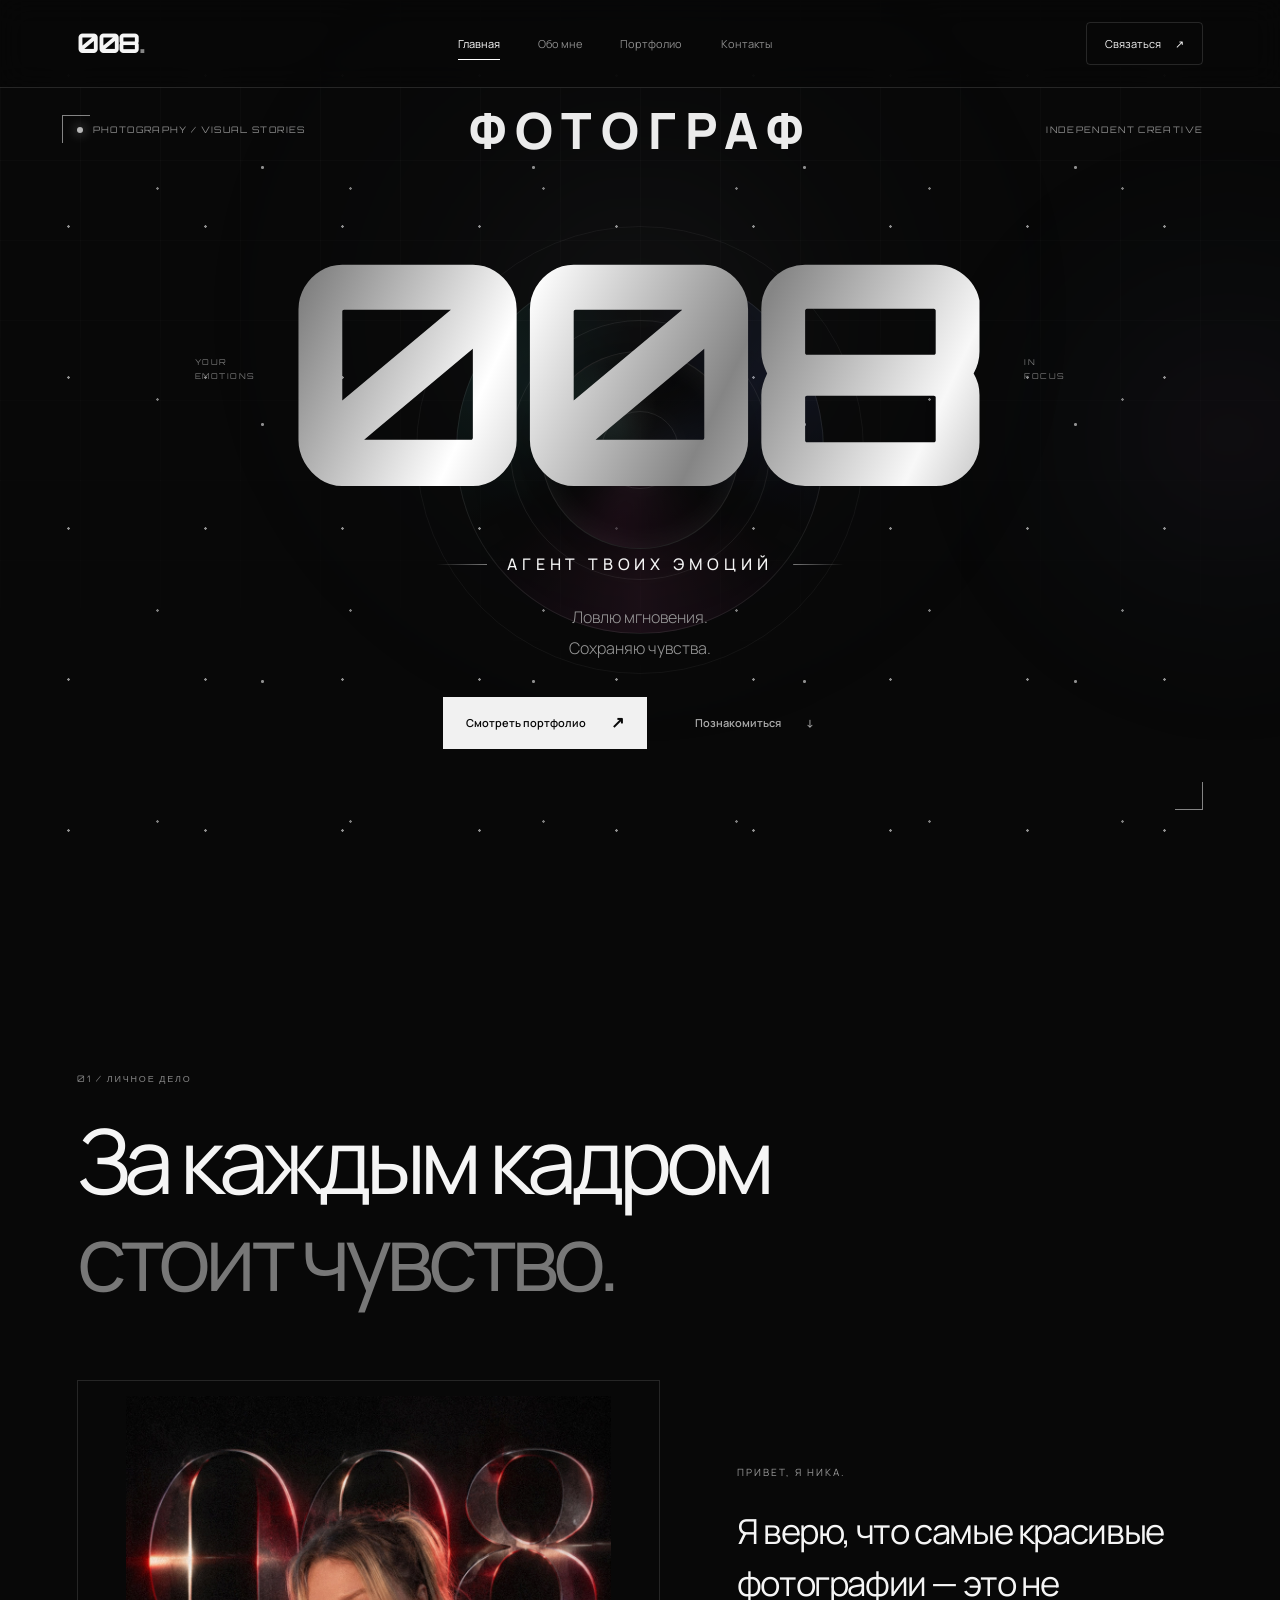
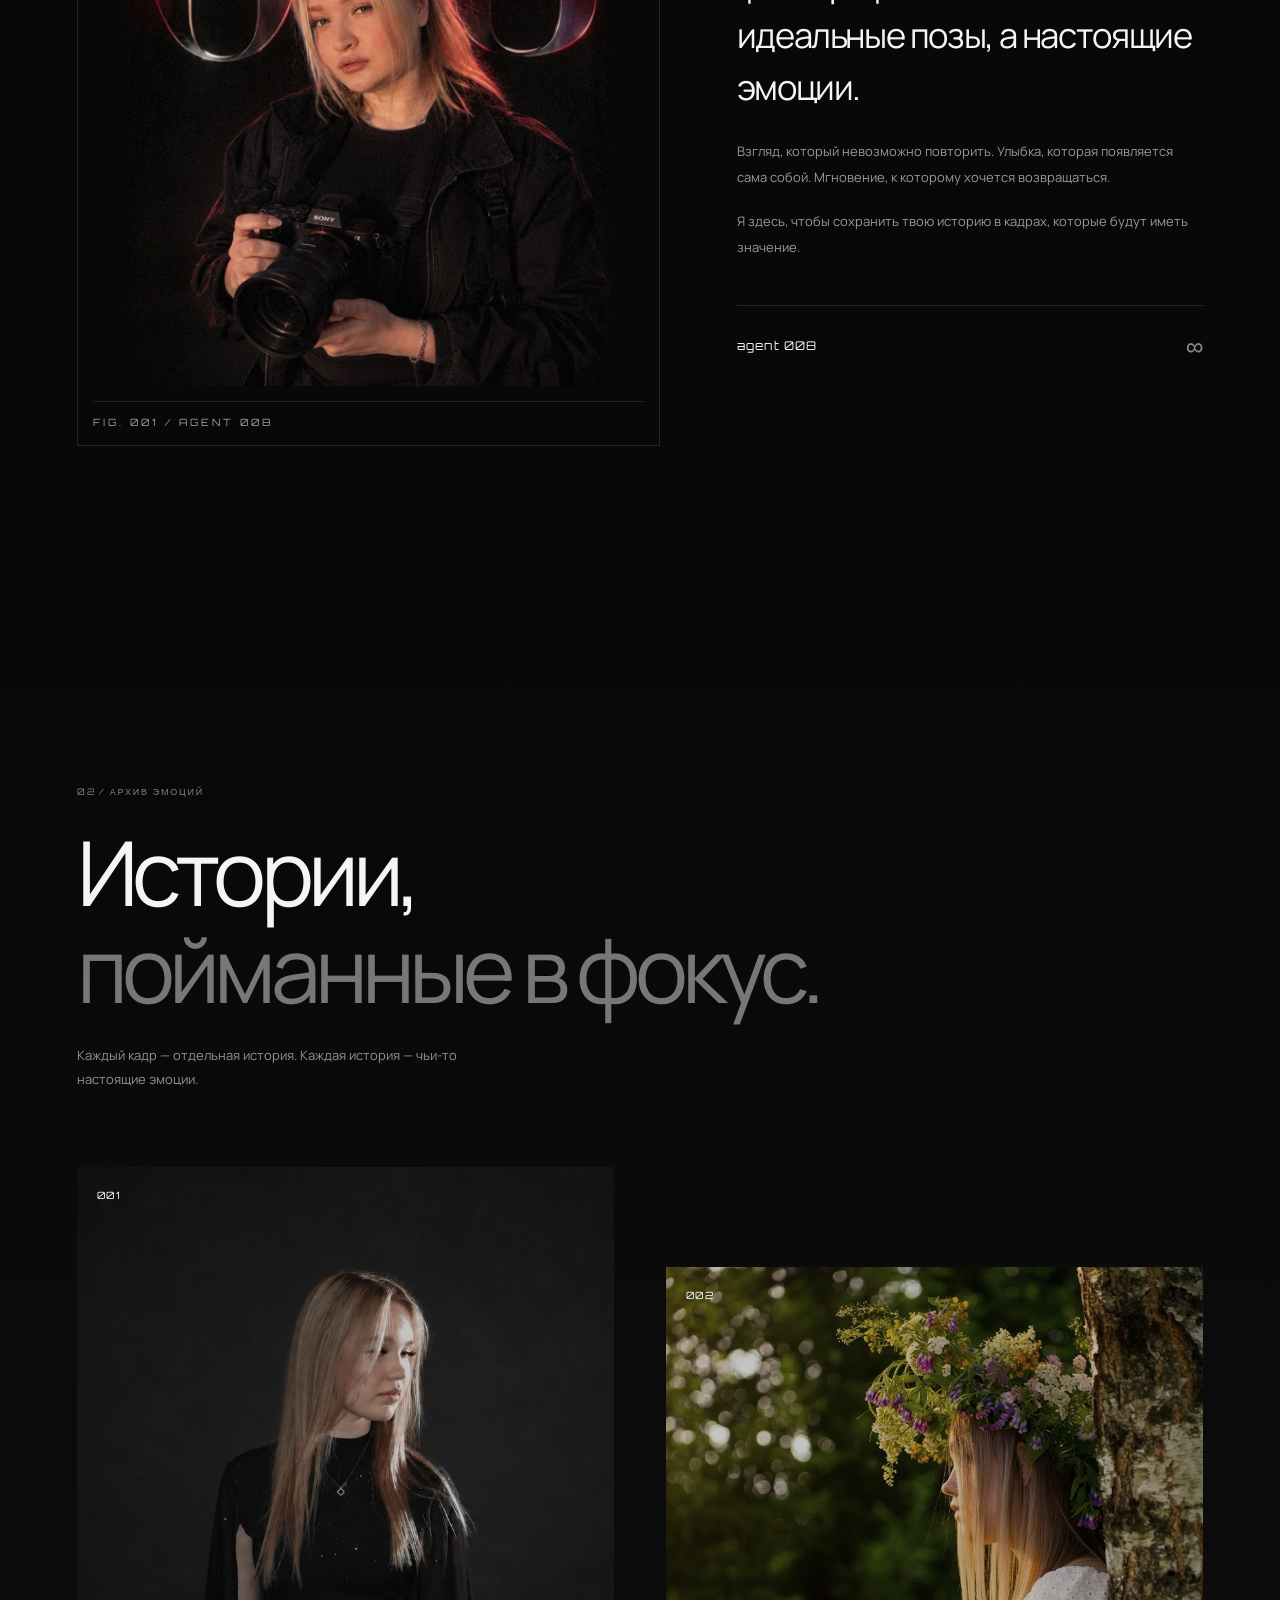
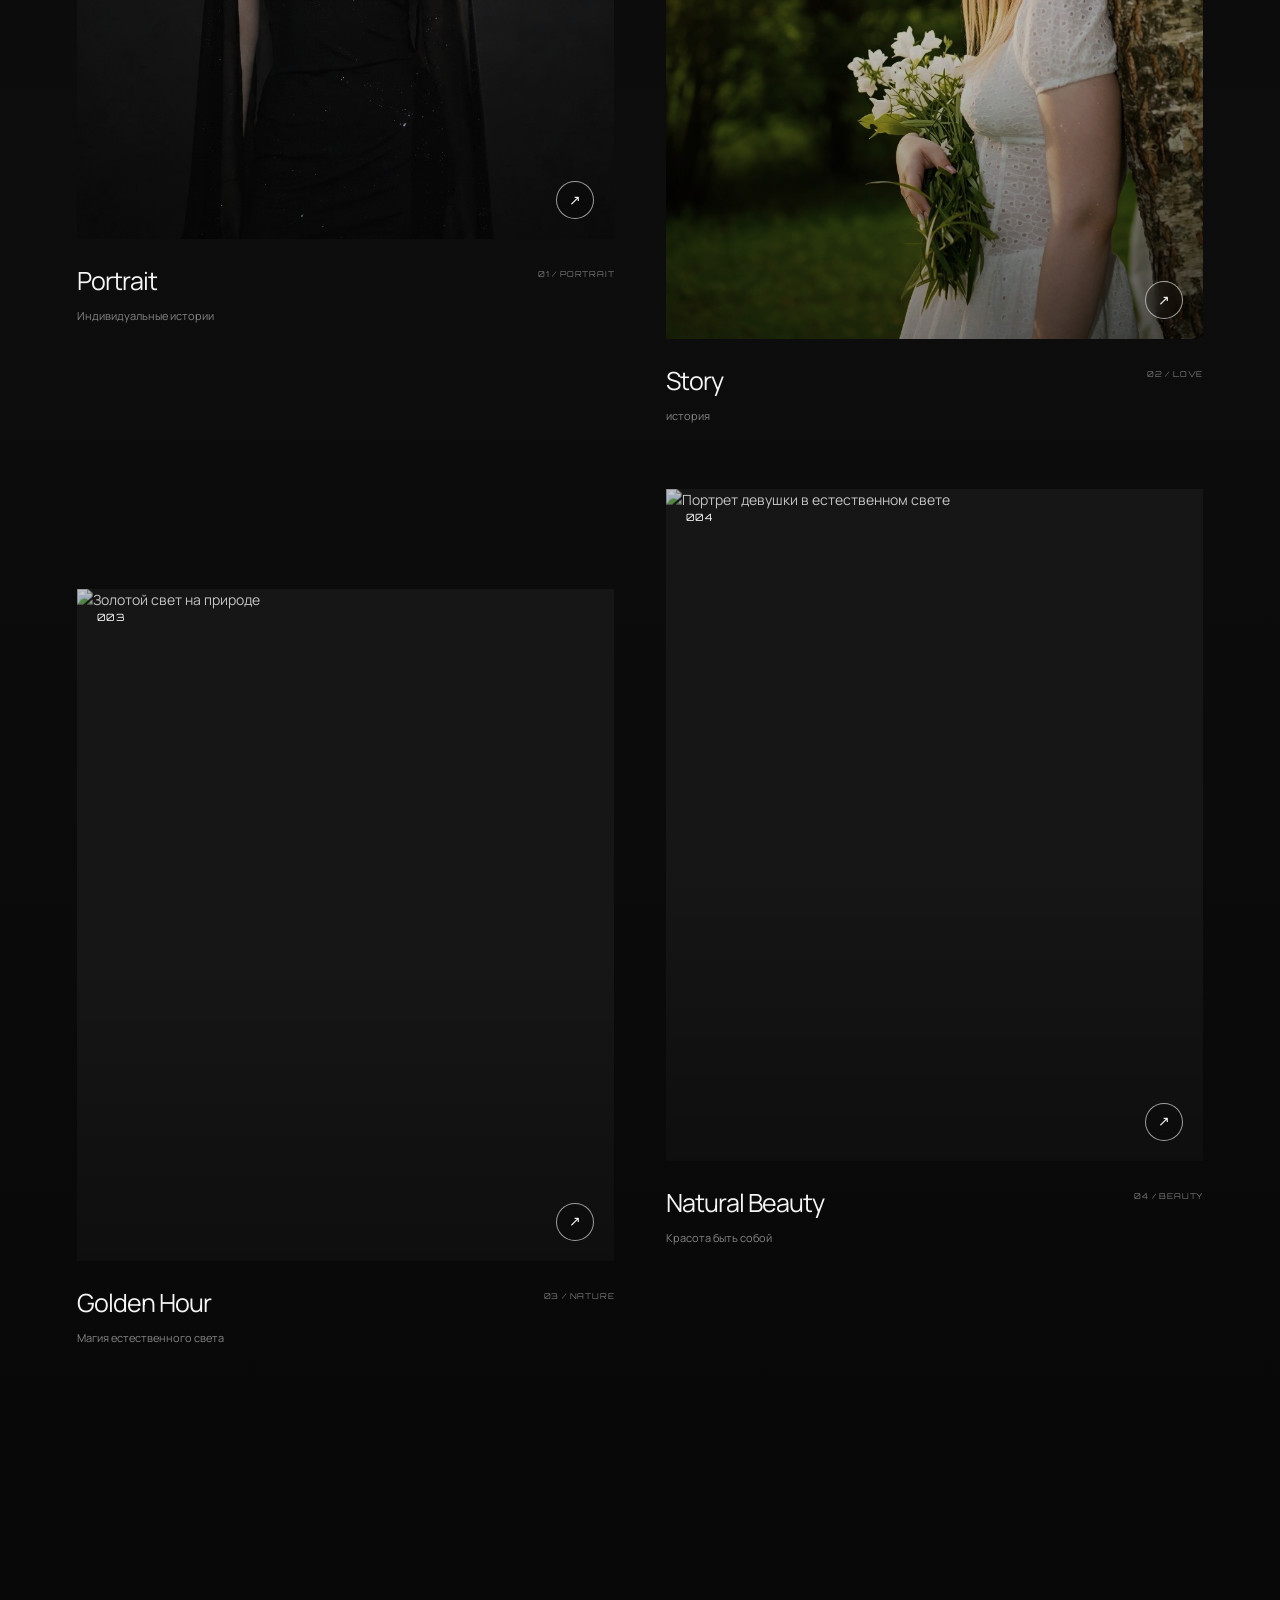
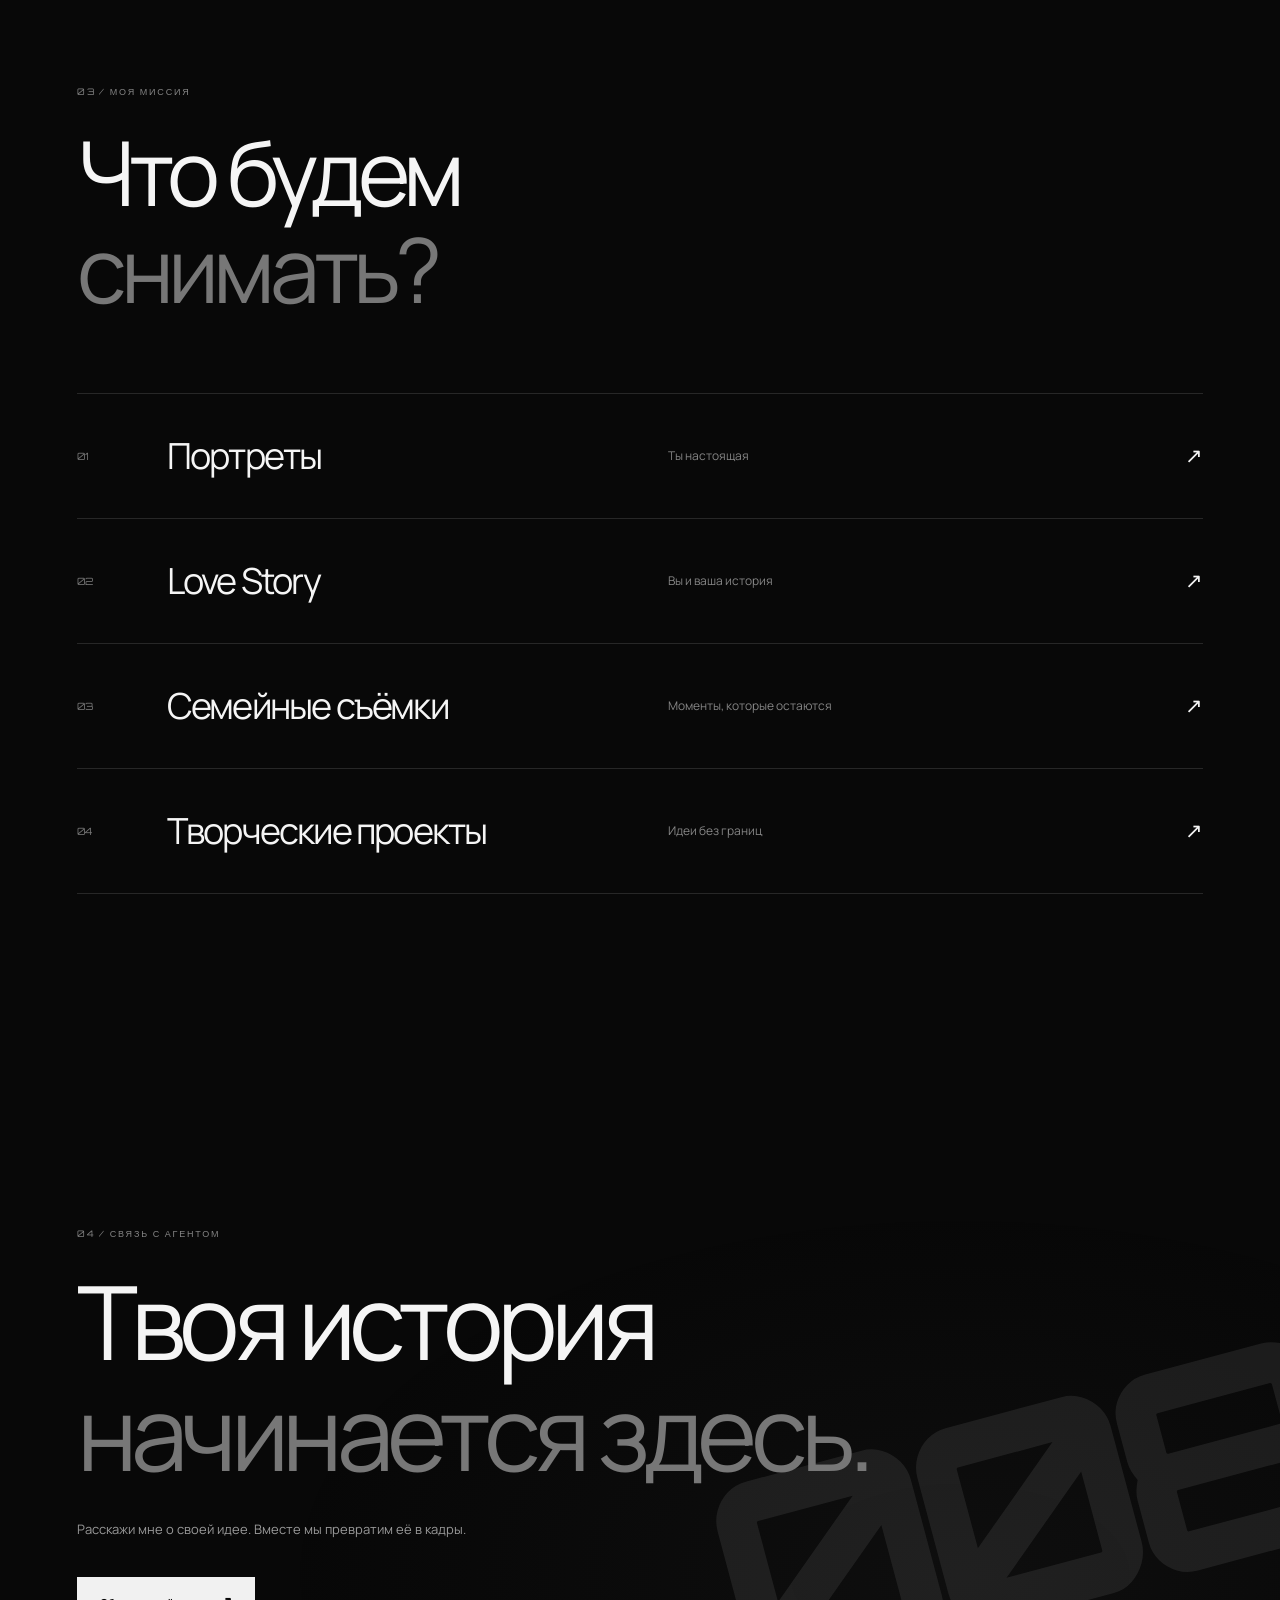
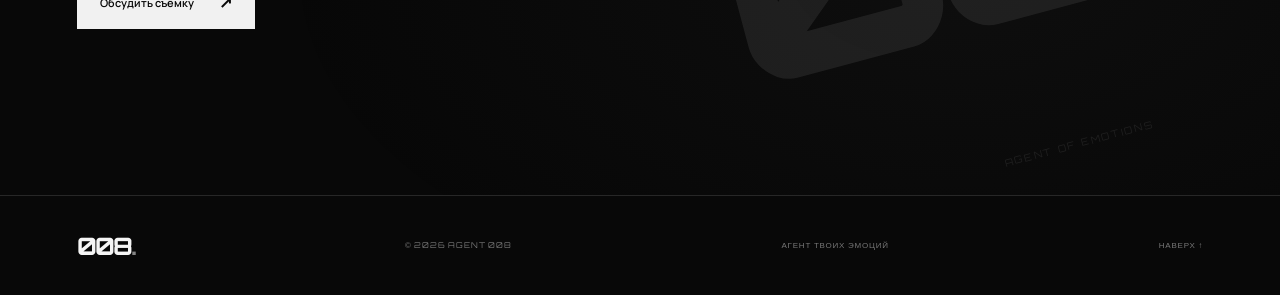
==== index.html @ f8f8ae8b "Add files via upload" ====
<!DOCTYPE html>
<html lang="ru">
<head>
    <meta charset="UTF-8">

    <meta name="viewport" content="width=device-width, initial-scale=1.0">

    <meta
        name="description"
        content="008 — Агент твоих эмоций. Фотография, портреты и истории в кадре."
    >

    <meta name="theme-color" content="#080808">

    <title>008 — Агент твоих эмоций</title>

    <!-- Подключаем стили -->
    <link rel="stylesheet" href="style.css">

    <!-- Подключаем шрифты -->
    <link rel="preconnect" href="https://fonts.googleapis.com">
    <link rel="preconnect" href="https://fonts.gstatic.com" crossorigin>

    <link
        href="https://fonts.googleapis.com/css2?family=Manrope:wght@300;400;500;600;700;800&family=Orbitron:wght@400;500;600;700;800&display=swap"
        rel="stylesheet"
    >

    <!-- Подключаем JavaScript -->
    <script src="script.js" defer></script>
</head>

<body>
<!-- КОСМИЧЕСКИЙ ФОН -->

    <div class="space-background" aria-hidden="true">
        <div class="space-stars"></div>
        <div class="space-glow"></div>
        <div class="comets-container"></div>
    </div>
    <!-- =======================================
         ЭКРАН ЗАГРУЗКИ
    ======================================== -->

    <div class="loader" id="loader" aria-hidden="true">

        <div class="loader__content">

            <span class="loader__number">008</span>

            <div class="loader__line"></div>

            <span class="loader__text">
                ИНИЦИАЛИЗАЦИЯ ОБЪЕКТИВА
            </span>

        </div>

    </div>


    <!-- =======================================
         СВЕТОВОЙ ЭФФЕКТ
    ======================================== -->

    <div class="ambient-light" aria-hidden="true"></div>


    <!-- =======================================
         ШАПКА САЙТА
    ======================================== -->
    
<div id="pageShell">
    <header class="header" id="header">

        <a href="#home" class="header__logo" aria-label="008 — Главная">
            008<span>.</span>
        </a>

        <nav class="navigation" id="navigation">

            <a href="#home" class="navigation__link active">
                Главная
            </a>

            <a href="#about" class="navigation__link">
                Обо мне
            </a>

            <a href="#portfolio" class="navigation__link">
                Портфолио
            </a>

            <a href="contact.html" class="navigation__link">
                Контакты
            </a>

        </nav>

        <a href="contact.html" class="header__button">
            Связаться <span>↗</span>
        </a>

        <button
            class="menu-toggle"
            id="menuToggle"
            aria-label="Открыть меню"
            aria-expanded="false"
            aria-controls="navigation"
        >
            <span></span>
            <span></span>
        </button>

    </header>


    <!-- =======================================
         ГЛАВНЫЙ ЭКРАН
    ======================================== -->

    <main>

        <section class="hero" id="home">

            <!-- Декоративная сетка -->
            <div class="hero__grid" aria-hidden="true"></div>

            <!-- Декоративные линии -->
            <div class="hero__corner hero__corner--left"></div>
            <div class="hero__corner hero__corner--right"></div>


            <!-- Информация сверху -->
        <div class="hero__topline reveal">

    <span class="status">
        <span class="status__dot"></span>
        PHOTOGRAPHY / VISUAL STORIES
    </span>

    <span class="hero__profession">
        ФОТОГРАФ
    </span>

    <span class="hero__edition">
        INDEPENDENT CREATIVE
    </span>

</div>

            <!-- Главный логотип -->
            <div class="hero__main">

                <div class="hero__number-wrap">

                    <span class="hero__side-note hero__side-note--left">
                        YOUR<br>EMOTIONS
                    </span>

                    <h1 class="hero__number" aria-label="Ноль ноль восемь">
                        008
                    </h1>

                    <span class="hero__side-note hero__side-note--right">
                        IN<br>FOCUS
                    </span>

                    <!-- Световой блик -->
                    <div class="hero__lens-flare" aria-hidden="true"></div>

                </div>


                <div class="hero__signature reveal">

                    <span class="hero__signature-line"></span>

                    <p>АГЕНТ ТВОИХ ЭМОЦИЙ</p>

                    <span class="hero__signature-line"></span>

                </div>


                <p class="hero__description reveal">
                    Ловлю мгновения.<br>
                    Сохраняю чувства.
                </p>


                <div class="hero__actions reveal">

                    <a href="#portfolio" class="button button--primary">
                        <span>Смотреть портфолио</span>
                        <span class="button__icon">↗</span>
                    </a>

                    <a href="#about" class="button button--text">
                        Познакомиться <span>↓</span>
                    </a>

                </div>

            </div>


            <!-- Декоративный объектив -->
            <div class="lens" aria-hidden="true">

                <div class="lens__ring lens__ring--outer"></div>

                <div class="lens__ring lens__ring--middle"></div>

                <div class="lens__ring lens__ring--inner"></div>

                <div class="lens__glass">

                    <div class="lens__reflection"></div>

                    <div class="lens__iris"></div>

                </div>

                <div class="lens__spark"></div>

            </div>


            <!-- Информация снизу -->
            <div class="hero__bottomline reveal">

                <span>MISSION № 008</span>

                <a href="#portfolio" class="scroll-indicator">
                    <span>ЛИСТАЙ ВНИЗ</span>
                    <span class="scroll-indicator__arrow">↓</span>
                </a>

                <span>CAPTURE THE MOMENT</span>

            </div>

        </section>


        <!-- =======================================
             О БРЕНДЕ
        ======================================== -->

        <section class="about section" id="about">

            <div class="section__heading reveal">

                <span class="eyebrow">
                    01 / ЛИЧНОЕ ДЕЛО
                </span>

                <h2>
                    За каждым кадром<br>
                    <span>стоит чувство.</span>
                </h2>

            </div>


            <div class="about__content">

                <div class="about__visual reveal">

    <div class="about__frame">

        <!-- НАСТОЯЩАЯ ФОТОГРАФИЯ НИКИ -->

        <img
            class="about__photo"
            src="images/agent.png"
            alt="Ника — фотограф и агент 008"
            loading="lazy"
        >

        <!-- ПОДПИСЬ ПОД ФОТОГРАФИЕЙ -->

        <span class="about__frame-label">
            FIG. 001 / AGENT 008
        </span>

    </div>


                </div>


                <div class="about__text reveal">

                    <span class="about__small-title">
                        ПРИВЕТ, Я НИКА.
                    </span>

                    <p class="about__lead">
                        Я верю, что самые красивые фотографии —
                        это не идеальные позы, а настоящие эмоции.
                    </p>

                    <p class="about__paragraph">
                        Взгляд, который невозможно повторить.
                        Улыбка, которая появляется сама собой.
                        Мгновение, к которому хочется возвращаться.
                    </p>

                    <p class="about__paragraph">
                        Я здесь, чтобы сохранить твою историю
                        в кадрах, которые будут иметь значение.
                    </p>

                    <div class="about__signature">
                        <span>agent 008</span>
                        <span class="about__signature-symbol">∞</span>
                    </div>

                </div>

            </div>

        </section>


        <!-- =======================================
             ПОРТФОЛИО
        ======================================== -->

        <section class="portfolio section" id="portfolio">

            <div class="section__heading reveal">

                <span class="eyebrow">
                    02 / АРХИВ ЭМОЦИЙ
                </span>

                <h2>
                    Истории,<br>
                    <span>пойманные в фокус.</span>
                </h2>

                <p class="section__description">
                    Каждый кадр — отдельная история.
                    Каждая история — чьи-то настоящие эмоции.
                </p>

            </div>


            <div class="portfolio__grid">


                <!-- ФОТОГРАФИЯ 1 -->

                <article class="photo-card photo-card--large reveal">

                    <div class="photo-card__image">

                        <img
                            src="images/1.png"
                            alt="Женский портрет"
                            loading="lazy"
                        >

                        <span class="photo-card__index">001</span>

                        <span class="photo-card__zoom">↗</span>

                    </div>

                    <div class="photo-card__info">

                        <div>
                            <h3>Portrait</h3>
                            <p>Индивидуальные истории</p>
                        </div>

                        <span class="photo-card__category">
                            01 / PORTRAIT
                        </span>

                    </div>

                </article>


                <!-- ФОТОГРАФИЯ 2 -->

                <article class="photo-card photo-card--small reveal">

                    <div class="photo-card__image">

                        <img
                            src="images/2.png"
                            alt="Романтическая история пары"
                            loading="lazy"
                        >

                        <span class="photo-card__index">002</span>

                        <span class="photo-card__zoom">↗</span>

                    </div>

                    <div class="photo-card__info">

                        <div>
                            <h3>Story</h3>
                            <p>история</p>
                        </div>

                        <span class="photo-card__category">
                            02 / LOVE
                        </span>

                    </div>

                </article>


                <!-- ФОТОГРАФИЯ 3 -->

                <article class="photo-card photo-card--small reveal">

                    <div class="photo-card__image">

                        <img
                            src="https://images.unsplash.com/photo-1470252649378-9c29740c9fa8?auto=format&fit=crop&w=1000&q=85"
                            alt="Золотой свет на природе"
                            loading="lazy"
                        >

                        <span class="photo-card__index">003</span>

                        <span class="photo-card__zoom">↗</span>

                    </div>

                    <div class="photo-card__info">

                        <div>
                            <h3>Golden Hour</h3>
                            <p>Магия естественного света</p>
                        </div>

                        <span class="photo-card__category">
                            03 / NATURE
                        </span>

                    </div>

                </article>


                <!-- ФОТОГРАФИЯ 4 -->

                <article class="photo-card photo-card--large reveal">

                    <div class="photo-card__image">

                        <img
                            src="https://images.unsplash.com/photo-1531123897727-8f129e1688ce?auto=format&fit=crop&w=1200&q=85"
                            alt="Портрет девушки в естественном свете"
                            loading="lazy"
                        >

                        <span class="photo-card__index">004</span>

                        <span class="photo-card__zoom">↗</span>

                    </div>

                    <div class="photo-card__info">

                        <div>
                            <h3>Natural Beauty</h3>
                            <p>Красота быть собой</p>
                        </div>

                        <span class="photo-card__category">
                            04 / BEAUTY
                        </span>

                    </div>

                </article>

            </div>

        </section>


        <!-- =======================================
             НАПРАВЛЕНИЯ СЪЁМОК
        ======================================== -->

        <section class="services section" id="services">

            <div class="section__heading reveal">

                <span class="eyebrow">
                    03 / МОЯ МИССИЯ
                </span>

                <h2>
                    Что будем<br>
                    <span>снимать?</span>
                </h2>

            </div>


            <div class="services__list">

                <a href="#contact" class="service reveal">

                    <span class="service__number">01</span>

                    <span class="service__name">
                        Портреты
                    </span>

                    <span class="service__description">
                        Ты настоящая
                    </span>

                    <span class="service__arrow">↗</span>

                </a>


                <a href="#contact" class="service reveal">

                    <span class="service__number">02</span>

                    <span class="service__name">
                        Love Story
                    </span>

                    <span class="service__description">
                        Вы и ваша история
                    </span>

                    <span class="service__arrow">↗</span>

                </a>


                <a href="#contact" class="service reveal">

                    <span class="service__number">03</span>

                    <span class="service__name">
                        Семейные съёмки
                    </span>

                    <span class="service__description">
                        Моменты, которые остаются
                    </span>

                    <span class="service__arrow">↗</span>

                </a>


                <a href="#contact" class="service reveal">

                    <span class="service__number">04</span>

                    <span class="service__name">
                        Творческие проекты
                    </span>

                    <span class="service__description">
                        Идеи без границ
                    </span>

                    <span class="service__arrow">↗</span>

                </a>

            </div>

        </section>


        <!-- =======================================
             КОНТАКТЫ
        ======================================== -->

        <section class="contact section" id="contact">

            <span class="eyebrow reveal">
                04 / СВЯЗЬ С АГЕНТОМ
            </span>

            <div class="contact__main reveal">

                <h2>
                    Твоя история<br>
                    <span>начинается здесь.</span>
                </h2>

                <p>
                    Расскажи мне о своей идее.
                    Вместе мы превратим её в кадры.
                </p>

                <!-- ЗАМЕНИ ССЫЛКУ НА СВОЙ TELEGRAM -->

               <a
    href="contact.html"
    class="button button--primary contact__button"
>
    <span>Обсудить съёмку</span>
    <span class="button__icon">↗</span>
</a>

            </div>


            <div class="contact__stamp" aria-hidden="true">
                <span>008</span>
                <span>AGENT OF EMOTIONS</span>
            </div>

        </section>

    </main>


    <!-- =======================================
         ПОДВАЛ
    ======================================== -->

    <footer class="footer">

        <a href="#home" class="footer__logo">
            008<span>.</span>
        </a>

        <p class="footer__copyright">
            © <span id="currentYear"></span> AGENT 008
        </p>

        <p class="footer__tagline">
            АГЕНТ ТВОИХ ЭМОЦИЙ
        </p>

        <a href="#home" class="footer__top">
            НАВЕРХ ↑
        </a>

    </footer>
</div>

</body>
</html>
---- style.css ----
/* =====================================================
   AGENT 008
   ГЛАВНЫЙ ФАЙЛ ДИЗАЙНА

   Здесь можно менять:
   цвета, размеры, шрифты, расстояния и эффекты.
===================================================== */


/* =====================================================
   01. ГЛАВНЫЕ НАСТРОЙКИ
===================================================== */

:root {

    /* ЦВЕТА */

    --color-background: #080808;
    --color-surface: #111111;
    --color-surface-light: #1a1a1a;

    --color-text: #f5f5f5;
    --color-text-muted: #8d8d8d;

    --color-accent: #d9d9d9;
    --color-border: rgba(255, 255, 255, 0.13);


    /* ШРИФТЫ */

    --font-main: "Manrope", sans-serif;
    --font-display: "Orbitron", sans-serif;


    /* РАЗМЕРЫ */

    --page-padding: clamp(20px, 6vw, 100px);

    --header-height: 88px;

    --content-width: 1440px;


    /* СКРУГЛЕНИЯ */

    --radius-small: 4px;
    --radius-medium: 12px;
    --radius-large: 24px;


    /* АНИМАЦИИ */

    --transition-fast: 0.25s ease;
    --transition-medium: 0.5s ease;
    --transition-slow: 0.9s cubic-bezier(0.2, 0.7, 0.2, 1);


    /* НАСТРОЙКИ ОБЪЕКТА: ЦИФРЫ 008 */

    --number-size: clamp(110px, 24vw, 340px);

    --number-spacing: -0.08em;


    /* НАСТРОЙКИ ОБЪЕКТА: ОБЪЕКТИВ */

    --lens-size: clamp(180px, 35vw, 480px);

    --lens-opacity: 0.65;

    --lens-speed: 12s;


    /* СВЕЧЕНИЕ */

    --glow-opacity: 0.45;

}


/* =====================================================
   02. СБРОС СТИЛЕЙ
===================================================== */

* {
    margin: 0;
    padding: 0;
    box-sizing: border-box;
}

html {
    scroll-behavior: smooth;
    scroll-padding-top: var(--header-height);
}

body {

    background: var(--color-background);

    color: var(--color-text);

    font-family: var(--font-main);

    font-size: 14px;

    line-height: 1.6;

    overflow-x: hidden;

    -webkit-font-smoothing: antialiased;

}

body.menu-open {
    overflow: hidden;
}

a {
    color: inherit;
    text-decoration: none;
}

button {
    font: inherit;
}

button,
a {
    -webkit-tap-highlight-color: transparent;
}

button:focus-visible,
a:focus-visible {
    outline: 2px solid white;
    outline-offset: 5px;
}

img {
    display: block;
    max-width: 100%;
}

::selection {
    background: white;
    color: black;
}


/* =====================================================
   03. ЭКРАН ЗАГРУЗКИ
===================================================== */

.loader {

    position: fixed;

    inset: 0;

    z-index: 9999;

    display: grid;

    place-items: center;

    background: #050505;

    transition:
        opacity 0.8s ease,
        visibility 0.8s ease;

}

.loader.is-hidden {

    opacity: 0;

    visibility: hidden;

    pointer-events: none;

}

.loader__content {

    display: flex;

    flex-direction: column;

    align-items: center;

    gap: 22px;

}

.loader__number {

    font-family: var(--font-display);

    font-size: clamp(60px, 15vw, 130px);

    font-weight: 800;

    letter-spacing: -0.09em;

    padding-right: 0.09em;

    color: #e9e9e9;

    background:
        linear-gradient(
            120deg,
            #656565 0%,
            #ffffff 22%,
            #777777 38%,
            #ffffff 50%,
            #888888 68%,
            #f5f5f5 82%,
            #5c5c5c 100%
        );

    background-size: 250% 100%;

    -webkit-background-clip: text;

    background-clip: text;

    -webkit-text-fill-color: transparent;

    animation: chromeFlow 3s linear infinite;

}

.loader__line {

    width: 180px;

    height: 1px;

    background: rgba(255, 255, 255, 0.15);

    overflow: hidden;

    position: relative;

}

.loader__line::after {

    content: "";

    position: absolute;

    inset: 0;

    background: white;

    transform: translateX(-100%);

    animation: loadingLine 1.2s ease forwards;

}

.loader__text {

    font-family: var(--font-display);

    font-size: 9px;

    letter-spacing: 0.22em;

    color: var(--color-text-muted);

}


/* =====================================================
   04. ОБЩИЕ СВЕТОВЫЕ ЭФФЕКТЫ
===================================================== */

.ambient-light {

    position: fixed;

    z-index: -1;

    top: 15%;

    right: -250px;

    width: 600px;

    height: 600px;

    border-radius: 50%;

    background:
        radial-gradient(
            circle,
            rgba(94, 70, 110, 0.09) 0%,
            rgba(52, 80, 110, 0.04) 35%,
            transparent 70%
        );

    filter: blur(30px);

    pointer-events: none;

}


/* =====================================================
   05. ШАПКА
===================================================== */

.header {

    position: fixed;

    top: 0;

    left: 0;

    width: 100%;

    height: var(--header-height);

    padding: 0 var(--page-padding);

    display: flex;

    align-items: center;

    justify-content: space-between;

    border-bottom: 1px solid var(--color-border);

    z-index: 100;

    background: rgba(8, 8, 8, 0.861);

    backdrop-filter: blur(15px);

}

.header__logo {

    font-family: var(--font-display);

    font-size: 27px;

    font-weight: 800;

    letter-spacing: -0.08em;

}

.header__logo span,
.footer__logo span {
    color: #858585;
}

.navigation {

    display: flex;

    align-items: center;

    gap: clamp(18px, 3vw, 48px);

}

.navigation__link {

    position: relative;

    color: var(--color-text-muted);

    font-size: 11px;

    transition: color var(--transition-fast);

}

.navigation__link::after {

    content: "";

    position: absolute;

    left: 0;

    bottom: -8px;

    width: 100%;

    height: 1px;

    background: white;

    transform: scaleX(0);

    transform-origin: right;

    transition: transform var(--transition-fast);

}

.navigation__link:hover,
.navigation__link.active {

    color: white;

}

.navigation__link:hover::after,
.navigation__link.active::after {

    transform: scaleX(1);

    transform-origin: left;

}

.header__button {

    display: flex;

    align-items: center;

    gap: 14px;

    padding: 12px 18px;

    border: 1px solid var(--color-border);

    border-radius: var(--radius-small);

    font-size: 11px;

    transition:
        background var(--transition-fast),
        color var(--transition-fast),
        border-color var(--transition-fast);

}

.header__button span {

    transition: transform var(--transition-fast);

}

.header__button:hover {

    color: black;

    background: white;

    border-color: white;

}

.header__button:hover span {

    transform: translate(3px, -3px);

}

.menu-toggle {

    display: none;

    border: none;

    background: none;

    color: white;

    cursor: pointer;

}


/* =====================================================
   06. ГЛАВНЫЙ ЭКРАН
===================================================== */

.hero {

    min-height: 100svh;

    position: relative;

    display: flex;

    flex-direction: column;

    justify-content: space-between;

    padding:
        calc(var(--header-height) + 35px)
        var(--page-padding)
        28px;

    overflow: hidden;

    isolation: isolate;

}

.hero__grid {

    position: absolute;

    inset: 0;

    z-index: -2;

    background-image:
        linear-gradient(
            rgba(255, 255, 255, 0.025) 1px,
            transparent 1px
        ),
        linear-gradient(
            90deg,
            rgba(255, 255, 255, 0.025) 1px,
            transparent 1px
        );

    background-size: 80px 80px;

    mask-image:
        linear-gradient(
            to bottom,
            black,
            transparent 90%
        );

    pointer-events: none;

}

.hero__corner {

    position: absolute;

    width: 28px;

    height: 28px;

    opacity: 0.5;

    pointer-events: none;

}

.hero__corner--left {
    left: calc(var(--page-padding) - 15px);
    top: 115px;

    border-top: 1px solid white;
    border-left: 1px solid white;
}

.hero__corner--right {

    right: var(--page-padding);

    bottom: 90px;

    border-right: 1px solid white;

    border-bottom: 1px solid white;

}

.hero__topline,
.hero__bottomline {

    position: relative;

    z-index: 2;

    display: flex;

    justify-content: space-between;

    align-items: center;

    gap: 20px;

    font-family: var(--font-display);

    font-size: 9px;

    letter-spacing: 0.15em;

    color: var(--color-text-muted);

}

.status {

    display: flex;

    align-items: center;

    gap: 10px;

}

.status__dot {

    width: 6px;

    height: 6px;

    border-radius: 50%;

    background: #b7b7b7;

    box-shadow: 0 0 12px rgba(255, 255, 255, 0.6);

    animation: statusPulse 2s ease-in-out infinite;

}

.hero__main {

    width: 100%;

    max-width: var(--content-width);

    margin: 55px auto 65px;

    position: relative;

    z-index: 2;

    text-align: center;

}

.hero__number-wrap {

    position: relative;

    display: inline-flex;

    justify-content: center;

    align-items: center;

    margin-bottom: 15px;

}

.hero__number {

    position: relative;

    z-index: 1;

    font-family: var(--font-display);

    font-size: var(--number-size);

    font-weight: 800;

    line-height: 0.95;

    letter-spacing: var(--number-spacing);

    padding-right: 0.08em;

    color: #d9d9d9;

    background:
        linear-gradient(
            115deg,
            #626262 0%,
            #ffffff 15%,
            #858585 28%,
            #f8f8f8 40%,
            #777777 51%,
            #ffffff 65%,
            #777777 80%,
            #eeeeee 100%
        );

    background-size: 240% 100%;

    -webkit-background-clip: text;

    background-clip: text;

    -webkit-text-fill-color: transparent;

    filter:
        drop-shadow(0 0 1px rgba(255, 255, 255, 0.4))
        drop-shadow(0 15px 40px rgba(255, 255, 255, 0.05));

    animation:
        chromeFlow 8s linear infinite,
        numberAppear 1.2s cubic-bezier(0.16, 1, 0.3, 1) both;

}

.hero__side-note {

    position: absolute;

    top: 50%;

    z-index: 2;

    font-family: var(--font-display);

    font-size: 8px;

    line-height: 1.8;

    letter-spacing: 0.18em;

    color: #777;

    text-align: left;

}

.hero__side-note--left {

    right: calc(100% + 25px);

    transform: translateY(-50%);

}

.hero__side-note--right {

    left: calc(100% + 25px);

    transform: translateY(-50%);

}

.hero__lens-flare {

    position: absolute;

    z-index: 3;

    top: 45%;

    left: 0;

    width: 100%;

    height: 2px;

    background:
        linear-gradient(
            90deg,
            transparent,
            rgba(255, 255, 255, 0.8),
            transparent
        );

    filter: blur(2px);

    opacity: 0;

    pointer-events: none;

    animation: lensFlare 1.5s ease 1.2s forwards;

}

.hero__signature {

    display: flex;

    justify-content: center;

    align-items: center;

    gap: 20px;

    margin-top: 22px;

}

.hero__signature p {

    font-size: clamp(12px, 1.3vw, 16px);

    font-weight: 500;

    letter-spacing: 0.3em;

}

.hero__signature-line {

    display: block;

    width: clamp(20px, 4vw, 65px);

    height: 1px;

    background: linear-gradient(
        90deg,
        transparent,
        #777
    );

}

.hero__signature-line:last-child {

    transform: rotate(180deg);

}

.hero__description {

    margin-top: 25px;

    font-size: clamp(13px, 1.5vw, 16px);

    line-height: 1.9;

    color: #999;

    font-weight: 300;

}

.hero__actions {

    margin-top: 34px;

    display: flex;

    justify-content: center;

    align-items: center;

    gap: 25px;

}


/* =====================================================
   07. КНОПКИ
===================================================== */

.button {

    min-height: 52px;

    display: inline-flex;

    align-items: center;

    justify-content: center;

    gap: 25px;

    padding: 0 22px;

    font-size: 11px;

    font-weight: 600;

    border: 1px solid transparent;

    cursor: pointer;

    transition:
        transform var(--transition-fast),
        background var(--transition-fast),
        color var(--transition-fast),
        border-color var(--transition-fast);

}

.button:hover {

    transform: translateY(-3px);

}

.button:active {

    transform: translateY(-1px) scale(0.98);

}

.button--primary {

    position: relative;

    overflow: hidden;

    color: #080808;

    background: #f1f1f1;

    border-color: #f1f1f1;

}

.button--primary::before {

    content: "";

    position: absolute;

    top: -100%;

    left: -60%;

    width: 35%;

    height: 300%;

    background: rgba(255, 255, 255, 0.8);

    transform: rotate(25deg);

    transition: left 0.6s ease;

}

.button--primary:hover::before {

    left: 130%;

}

.button--primary > span {

    position: relative;

    z-index: 1;

}

.button__icon {

    font-size: 16px;

    transition: transform var(--transition-fast);

}

.button--primary:hover .button__icon {

    transform: translate(3px, -3px);

}

.button--text {

    color: #aaa;

    background: transparent;

    border-color: transparent;

}

.button--text:hover {

    color: white;

}

.button--text span {

    transition: transform var(--transition-fast);

}

.button--text:hover span {

    transform: translateY(3px);

}


/* =====================================================
   08. ОБЪЕКТИВ
===================================================== */

.lens {

    position: absolute;

    z-index: -1;

    top: 50%;

    left: 50%;

    width: var(--lens-size);

    aspect-ratio: 1;

    opacity: var(--lens-opacity);

    transform: translate(-50%, -50%);

    pointer-events: none;

    animation: lensFloat 8s ease-in-out infinite;

}

.lens__ring {

    position: absolute;

    inset: 0;

    border-radius: 50%;

}

.lens__ring--outer {

    border: 1px solid rgba(255, 255, 255, 0.08);

    box-shadow:
        0 0 50px rgba(255, 255, 255, 0.02),
        inset 0 0 50px rgba(255, 255, 255, 0.02);

}

.lens__ring--middle {

    inset: 9%;

    border: 1px solid rgba(255, 255, 255, 0.13);

    background:
        conic-gradient(
            from 0deg,
            transparent,
            rgba(100, 130, 255, 0.13),
            transparent,
            rgba(255, 100, 190, 0.12),
            transparent,
            rgba(80, 230, 220, 0.12),
            transparent
        );

    animation: lensRotate 30s linear infinite;

}

.lens__ring--inner {

    inset: 21%;

    border: 1px solid rgba(255, 255, 255, 0.12);

    box-shadow:
        inset 0 0 35px rgba(255, 255, 255, 0.025),
        0 0 35px rgba(255, 255, 255, 0.02);

}

.lens__glass {

    position: absolute;

    inset: 28%;

    overflow: hidden;

    border-radius: 50%;

    border: 1px solid rgba(255, 255, 255, 0.15);

    background:
        radial-gradient(
            circle at 35% 30%,
            rgba(255, 255, 255, 0.12),
            transparent 25%
        ),
        radial-gradient(
            circle at center,
            #111 0%,
            #070707 55%,
            #171717 100%
        );

    box-shadow:
        inset 0 0 30px rgba(255, 255, 255, 0.06),
        0 0 60px rgba(0, 0, 0, 0.6);

}

.lens__reflection {

    position: absolute;

    inset: -50%;

    background:
        conic-gradient(
            from 30deg,
            transparent 0deg,
            rgba(90, 130, 255, 0.1) 60deg,
            transparent 90deg,
            rgba(255, 80, 190, 0.12) 170deg,
            transparent 210deg,
            rgba(80, 255, 230, 0.1) 280deg,
            transparent 320deg
        );

    filter: blur(12px);

    animation: lensRotate var(--lens-speed) linear infinite;

}

.lens__iris {

    position: absolute;

    inset: 30%;

    border-radius: 50%;

    border: 1px solid rgba(255, 255, 255, 0.13);

    box-shadow: 0 0 25px rgba(255, 255, 255, 0.04);

}

.lens__spark {

    position: absolute;

    top: 24%;

    right: 18%;

    width: 5px;

    height: 5px;

    border-radius: 50%;

    background: white;

    box-shadow:
        0 0 10px white,
        0 0 25px rgba(180, 200, 255, 0.8);

    animation: sparkPulse 3s ease-in-out infinite;

}


/* =====================================================
   09. НИЖНЯЯ ПОЛОСА ГЛАВНОГО ЭКРАНА
===================================================== */

.scroll-indicator {

    display: flex;

    align-items: center;

    gap: 12px;

    color: #aaa;

    transition: color var(--transition-fast);

}

.scroll-indicator:hover {

    color: white;

}

.scroll-indicator__arrow {

    font-size: 17px;

    animation: arrowBounce 1.5s ease-in-out infinite;

}


/* =====================================================
   10. ОБЩИЕ СЕКЦИИ
===================================================== */

.section {

    position: relative;

    padding:
        clamp(100px, 13vw, 190px)
        var(--page-padding);

}

.section__heading {

    max-width: var(--content-width);

    margin: 0 auto 75px;

}

.eyebrow {

    display: inline-block;

    margin-bottom: 25px;

    font-family: var(--font-display);

    font-size: 9px;

    letter-spacing: 0.2em;

    color: #858585;

}

.section__heading h2,
.contact__main h2 {

    font-size: clamp(42px, 7vw, 100px);

    font-weight: 400;

    line-height: 1.08;

    letter-spacing: -0.065em;

}

.section__heading h2 span,
.contact__main h2 span {

    color: #777;

}

.section__description {

    max-width: 420px;

    margin-top: 25px;

    color: #929292;

    font-size: 13px;

    line-height: 1.9;

}


/* =====================================================
   11. ОБО МНЕ
===================================================== */

.about__content {
    max-width: var(--content-width);
    width: 100%;
    margin: 0 auto;

    display: grid;
    grid-template-columns: minmax(0, 1fr) minmax(0, 0.8fr);

    align-items: center;
    gap: clamp(30px, 6vw, 90px);
}

.about__visual {
    width: 100%;
    min-width: 0;
}

.about__text {
    width: 100%;
    max-width: 500px;
    min-width: 0;
    justify-self: start;
}


.about__frame {

    position: relative;

    padding: 15px;

    border: 1px solid var(--color-border);

}

.about__placeholder {

    aspect-ratio: 4 / 5;

    display: flex;

    flex-direction: column;

    align-items: center;

    justify-content: center;

    gap: 15px;

    overflow: hidden;

    background:
        radial-gradient(
            ellipse at 50% 30%,
            rgba(255, 255, 255, 0.1),
            transparent 60%
        ),
        linear-gradient(
            145deg,
            #252525,
            #0b0b0b 65%
        );

}

.about__placeholder-number {

    font-family: var(--font-display);

    font-size: clamp(70px, 12vw, 140px);

    font-weight: 800;

    letter-spacing: -0.1em;

    color: #d9d9d9;

    opacity: 0.7;

}

.about__placeholder-text {

    text-align: center;

    font-family: var(--font-display);

    font-size: 9px;

    letter-spacing: 0.2em;

    color: #777;

}

.about__frame-label {

    display: block;

    padding-top: 14px;

    font-family: var(--font-display);

    font-size: 8px;

    letter-spacing: 0.13em;

    color: #777;

}

.about__text {

    max-width: 500px;

}

.about__small-title {

    display: inline-block;

    margin-bottom: 25px;

    font-size: 10px;

    letter-spacing: 0.2em;

    color: #999;

}

.about__lead {

    margin-bottom: 25px;

    font-size: clamp(22px, 2.7vw, 35px);

    line-height: 1.5;

    letter-spacing: -0.04em;

}

.about__paragraph {

    margin-bottom: 18px;

    color: #999;

    font-size: 13px;

    line-height: 2;

}

.about__signature {

    display: flex;

    justify-content: space-between;

    align-items: center;

    margin-top: 45px;

    padding-top: 20px;

    border-top: 1px solid var(--color-border);

}

.about__signature > span:first-child {

    font-family: var(--font-display);

    font-size: 12px;

    letter-spacing: 0.1em;

}

.about__signature-symbol {

    font-size: 25px;

    color: #888;

}


/* =====================================================
   12. ПОРТФОЛИО
===================================================== */

.portfolio {

    background:
        linear-gradient(
            180deg,
            #080808 0%,
            #0d0d0d 50%,
            #080808 100%
        );

}

.portfolio__grid {

    max-width: var(--content-width);

    margin: 0 auto;

    display: grid;

    grid-template-columns: repeat(2, minmax(0, 1fr));

    gap: clamp(30px, 5vw, 75px) clamp(20px, 4vw, 55px);

}

.photo-card {

    min-width: 0;

}

.photo-card--large {

    margin-top: 0;

}

.photo-card--small {

    margin-top: 100px;

}

.photo-card__image {

    position: relative;

    overflow: hidden;

    aspect-ratio: 4 / 5;

    background: #161616;

}

.photo-card--small .photo-card__image {

    aspect-ratio: 4 / 5;

}

.photo-card__image img {

    width: 100%;

    height: 100%;

    object-fit: cover;

    filter: saturate(0.75) brightness(0.8);

    transform: scale(1.001);

    transition:
        transform 1s cubic-bezier(0.2, 0.7, 0.2, 1),
        filter 0.7s ease;

}

.photo-card__image::after {

    content: "";

    position: absolute;

    inset: 0;

    background:
        linear-gradient(
            180deg,
            transparent 55%,
            rgba(0, 0, 0, 0.35)
        );

    pointer-events: none;

}

.photo-card:hover .photo-card__image img {

    transform: scale(1.055);

    filter: saturate(1) brightness(1);

}

.photo-card__index {

    position: absolute;

    top: 20px;

    left: 20px;

    z-index: 2;

    font-family: var(--font-display);

    font-size: 10px;

    letter-spacing: 0.15em;

    color: white;

}

.photo-card__zoom {

    position: absolute;

    right: 20px;

    bottom: 20px;

    z-index: 2;

    width: 38px;

    height: 38px;

    display: grid;

    place-items: center;

    border: 1px solid rgba(255, 255, 255, 0.6);

    border-radius: 50%;

    background: rgba(0, 0, 0, 0.15);

    backdrop-filter: blur(8px);

    transition:
        background var(--transition-fast),
        color var(--transition-fast);

}

.photo-card:hover .photo-card__zoom {

    color: black;

    background: white;

}

.photo-card__info {

    display: flex;

    align-items: flex-start;

    justify-content: space-between;

    gap: 15px;

    padding-top: 22px;

}

.photo-card__info h3 {

    font-size: clamp(18px, 2vw, 25px);

    font-weight: 400;

    letter-spacing: -0.04em;

}

.photo-card__info p {

    margin-top: 6px;

    color: #858585;

    font-size: 11px;

}

.photo-card__category {

    padding-top: 7px;

    font-family: var(--font-display);

    font-size: 8px;

    letter-spacing: 0.1em;

    color: #777;

    white-space: nowrap;

}

.portfolio__note {

    max-width: var(--content-width);

    margin: 70px auto 0;

    padding: 20px;

    display: flex;

    align-items: center;

    gap: 15px;

    border: 1px solid var(--color-border);

    color: #999;

    font-size: 11px;

}

.portfolio__note-symbol {

    font-size: 20px;

    color: #ddd;

}


/* =====================================================
   13. НАПРАВЛЕНИЯ СЪЁМОК
===================================================== */

.services__list {

    max-width: var(--content-width);

    margin: 0 auto;

    border-top: 1px solid var(--color-border);

}

.service {

    min-height: 125px;

    display: grid;

    grid-template-columns: 70px 1fr 1fr 35px;

    align-items: center;

    gap: 20px;

    border-bottom: 1px solid var(--color-border);

    transition:
        padding var(--transition-medium),
        background var(--transition-medium);

}

.service:hover {

    padding-left: 20px;

    padding-right: 20px;

    background: rgba(255, 255, 255, 0.025);

}

.service__number {

    font-family: var(--font-display);

    font-size: 10px;

    color: #777;

}

.service__name {

    font-size: clamp(20px, 3vw, 36px);

    font-weight: 400;

    letter-spacing: -0.05em;

}

.service__description {

    color: #858585;

    font-size: 12px;

}

.service__arrow {

    font-size: 21px;

    text-align: right;

    transition: transform var(--transition-fast);

}

.service:hover .service__arrow {

    transform: translate(4px, -4px);

}


/* =====================================================
   14. КОНТАКТЫ
===================================================== */

.contact {

    min-height: 75vh;

    display: flex;

    flex-direction: column;

    justify-content: center;

    overflow: hidden;

    background:
        radial-gradient(
            ellipse at 75% 70%,
            rgba(100, 100, 100, 0.07),
            transparent 50%
        );

}

.contact__main {

    position: relative;

    z-index: 2;

    max-width: var(--content-width);

    width: 100%;

    margin: 0 auto;

}

.contact__main h2 {

    font-size: clamp(45px, 8vw, 115px);

}

.contact__main > p {

    margin-top: 30px;

    max-width: 400px;

    color: #999;

    font-size: 13px;

    line-height: 1.9;

}

.contact__button {

    margin-top: 35px;

}

.contact__stamp {

    position: absolute;

    right: -50px;

    bottom: 5%;

    display: flex;

    flex-direction: column;

    align-items: center;

    gap: 10px;

    transform: rotate(-15deg);

    opacity: 0.08;

    pointer-events: none;

}

.contact__stamp span:first-child {

    font-family: var(--font-display);

    font-size: clamp(100px, 22vw, 300px);

    font-weight: 800;

    letter-spacing: -0.1em;

}

.contact__stamp span:last-child {

    font-family: var(--font-display);

    font-size: 10px;

    letter-spacing: 0.2em;

}


/* =====================================================
   15. ПОДВАЛ
===================================================== */

.footer {

    min-height: 100px;

    padding: 25px var(--page-padding);

    display: flex;

    align-items: center;

    justify-content: space-between;

    gap: 20px;

    border-top: 1px solid var(--color-border);

}

.footer__logo {

    font-family: var(--font-display);

    font-size: 24px;

    font-weight: 800;

    letter-spacing: -0.08em;

}

.footer__copyright,
.footer__tagline,
.footer__top {

    font-family: var(--font-display);

    font-size: 8px;

    letter-spacing: 0.1em;

    color: #777;

}

.footer__top {

    transition: color var(--transition-fast);

}

.footer__top:hover {

    color: white;

}


/* =====================================================
   16. АНИМАЦИЯ ПОЯВЛЕНИЯ ЭЛЕМЕНТОВ
===================================================== */

.reveal {

    opacity: 0;

    transform: translateY(30px);

    transition:
        opacity 0.9s ease,
        transform 0.9s cubic-bezier(0.2, 0.7, 0.2, 1);

}

.reveal.is-visible {

    opacity: 1;

    transform: translateY(0);

}


/* =====================================================
   17. KEYFRAMES — АНИМАЦИИ
===================================================== */

@keyframes chromeFlow {

    0% {
        background-position: 100% 50%;
    }

    100% {
        background-position: -140% 50%;
    }

}


@keyframes loadingLine {

    to {
        transform: translateX(0);
    }

}


@keyframes numberAppear {

    from {

        opacity: 0;

        transform: scale(0.92) translateY(15px);

        filter: blur(10px);

    }

    to {

        opacity: 1;

        transform: scale(1) translateY(0);

        filter: blur(0);

    }

}


@keyframes lensFlare {

    0% {

        opacity: 0;

        transform: scaleX(0.1);

    }

    30% {

        opacity: 0.8;

    }

    100% {

        opacity: 0;

        transform: scaleX(1.5);

    }

}


@keyframes lensRotate {

    from {
        transform: rotate(0deg);
    }

    to {
        transform: rotate(360deg);
    }

}


@keyframes lensFloat {

    0%,
    100% {

        margin-top: 0;

    }

    50% {

        margin-top: -15px;

    }

}


@keyframes sparkPulse {

    0%,
    100% {

        opacity: 0.3;

        transform: scale(0.7);

    }

    50% {

        opacity: 1;

        transform: scale(1.5);

    }

}


@keyframes statusPulse {

    0%,
    100% {

        opacity: 0.5;

    }

    50% {

        opacity: 1;

    }

}


@keyframes arrowBounce {

    0%,
    100% {

        transform: translateY(0);

    }

    50% {

        transform: translateY(5px);

    }

}


/* =====================================================
   18. АДАПТАЦИЯ ПОД ПЛАНШЕТЫ
===================================================== */

@media (max-width: 1000px) {

    .hero__side-note {

        display: none;

    }

    .about__content {

        grid-template-columns: 1fr 0.9fr;

        gap: 45px;

    }

    .photo-card__category {

        display: none;

    }

}


/* =====================================================
   19. АДАПТАЦИЯ ПОД ТЕЛЕФОНЫ
===================================================== */

@media (max-width: 700px) {

    :root {

        --header-height: 72px;

        --number-size: clamp(115px, 31vw, 210px);

        --lens-size: 300px;

    }

    .header {

        height: var(--header-height);

    }

    .navigation {

        position: fixed;

        top: var(--header-height);

        left: 0;

        right: 0;

        bottom: 0;

        padding: 50px var(--page-padding);

        display: flex;

        flex-direction: column;

        align-items: flex-start;

        justify-content: flex-start;

        gap: 30px;

        background: rgba(8, 8, 8, 0.98);

        opacity: 0;

        visibility: hidden;

        transform: translateY(-10px);

        transition:
            opacity var(--transition-fast),
            visibility var(--transition-fast),
            transform var(--transition-fast);

    }

    .navigation.is-open {

        opacity: 1;

        visibility: visible;

        transform: translateY(0);

    }

    .navigation__link {

        font-size: 24px;

    }

    .header__button {

        margin-left: auto;

        margin-right: 20px;

        padding: 9px 12px;

    }

    .menu-toggle {

        display: flex;

        flex-direction: column;

        gap: 6px;

        padding: 10px;

    }

    .menu-toggle span {

        display: block;

        width: 23px;

        height: 1px;

        background: white;

        transition: transform var(--transition-fast);

    }

    .menu-toggle.is-active span:first-child {

        transform: translateY(3.5px) rotate(45deg);

    }

    .menu-toggle.is-active span:last-child {

        transform: translateY(-3.5px) rotate(-45deg);

    }

    .hero {

        min-height: 100svh;

        padding-top: calc(var(--header-height) + 25px);

        padding-bottom: 25px;

    }

    .hero__topline,
    .hero__bottomline {

        font-size: 7px;

        letter-spacing: 0.08em;

    }

    .hero__edition,
    .hero__bottomline > span:last-child {

        display: none;

    }

    .hero__main {

        margin: 55px auto;

    }

    .hero__signature {

        gap: 10px;

    }

    .hero__signature p {

        font-size: 10px;

        letter-spacing: 0.17em;

    }

    .hero__actions {

        flex-direction: column;

        gap: 10px;

    }

    .hero__actions .button {

        width: min(100%, 280px);

    }

    .section {

        padding-top: 100px;

        padding-bottom: 100px;

    }

    .section__heading {

        margin-bottom: 45px;

    }

    .about__content {

        grid-template-columns: 1fr;

        gap: 40px;

    }

    .about__visual {

        max-width: 440px;

    }

    .portfolio__grid {

        grid-template-columns: 1fr;

        gap: 40px;

    }

    .photo-card--small {

        margin-top: 0;

    }

    .photo-card__category {

        display: block;

    }

    .service {

        min-height: 100px;

        grid-template-columns: 35px 1fr 25px;

        gap: 12px;

    }

    .service__description {

        display: none;

    }

    .service__name {

        font-size: 23px;

    }

    .contact {

        min-height: 65vh;

    }

    .contact__stamp {

        right: -25px;

        bottom: 0;

    }

    .footer {

        flex-wrap: wrap;

        justify-content: space-between;

    }

    .footer__tagline {

        display: none;

    }

}


/* =====================================================
   20. ДОСТУПНОСТЬ: УМЕНЬШЕННОЕ ДВИЖЕНИЕ
===================================================== */

@media (prefers-reduced-motion: reduce) {

    *,
    *::before,
    *::after {

        scroll-behavior: auto !important;

        animation-duration: 0.01ms !important;

        animation-iteration-count: 1 !important;

        transition-duration: 0.01ms !important;

    }

    .reveal {

        opacity: 1;

        transform: none;

    }
}
/* =========================================
   AGENT 008 — ПОРТРЕТ НИКИ
========================================= */

.about__visual {
    width: 100%;
    min-width: 0;
}

.about__frame {
    position: relative;
    width: 100%;
    padding: 15px;
    overflow: hidden;
    background: #080808;
    border: 1px solid rgba(255, 255, 255, 0.12);
}

/* ФОТОГРАФИЯ */

.about__photo {
    display: block;
    width: 88%;
    height: auto;
    margin: 0 auto;
    object-fit: contain;
    filter: contrast(1.04);
    transition: transform 0.6s ease, filter 0.6s ease;
}

/* ЭФФЕКТ ПРИ НАВЕДЕНИИ */

.about__frame:hover .about__photo {
    transform: scale(1.025);
}

/* ПОДПИСЬ */

.about__frame-label {
    display: block;
    margin-top: 15px;
    padding: 12px 0 0;
    border-top: 1px solid rgba(255, 255, 255, 0.1);
    background: #080808;
    color: #a0a0a0;
    font-size: 10px;
    letter-spacing: 3px;
    text-transform: uppercase;
}

/* МОБИЛЬНАЯ ВЕРСИЯ */

@media (max-width: 768px) {
    .about__frame-label {
        font-size: 9px;
        letter-spacing: 2px;
    }
}
   /* =========================================
   AGENT 008 — COSMIC BACKGROUND
========================================= */

.space-background {
    position: fixed;
    inset: 0;
    z-index: 0;
    overflow: hidden;
    pointer-events: none;
    background: transparent;
}

/* Звёздное небо */
.space-stars {
    position: absolute;
    inset: 0;
    opacity: 0.55;

    background-image:
        radial-gradient(circle, #fff 1px, transparent 1.5px),
        radial-gradient(circle, #ddd 1px, transparent 1.5px),
        radial-gradient(circle, #fff 1.2px, transparent 1.8px);

    background-size:
        137px 151px,
        193px 211px,
        271px 257px;

    background-position:
        0 0,
        61px 83px,
        127px 39px;

    animation: starsTwinkle 5s ease-in-out infinite alternate;
}

/* Мягкое серебристое свечение */
.space-glow {
    position: absolute;
    width: min(75vw, 900px);
    aspect-ratio: 1;
    top: 35%;
    left: 50%;

    transform: translate(-50%, -50%);

    background: radial-gradient(
        circle,
        rgba(180, 190, 210, 0.05),
        rgba(100, 110, 130, 0.02) 35%,
        transparent 70%
    );

    filter: blur(30px);
}

/* Контейнер комет */
.comets-container {
    position: absolute;
    inset: 0;
    overflow: hidden;
}

/* Серебристая комета */
.comet {
    position: absolute;

    width: var(--comet-length, 130px);
    height: 2px;

    border-radius: 50%;

    background: linear-gradient(
        90deg,
        transparent 0%,
        rgba(220, 225, 240, 0.2) 35%,
        rgba(255, 255, 255, 0.95) 100%
    );

    box-shadow: 0 0 8px rgba(220, 230, 255, 0.25);

    transform-origin: center;
    animation: cometFlight var(--comet-duration, 2s) linear forwards;
}

/* Голова кометы */
.comet::after {
    content: "";

    position: absolute;
    right: 0;
    top: 50%;

    width: 4px;
    height: 4px;

    border-radius: 50%;
    background: white;

    box-shadow:
        0 0 7px 2px rgba(255, 255, 255, 0.65),
        0 0 15px rgba(200, 220, 255, 0.35);

    transform: translateY(-50%);
}

/* Комета летит сверху справа вниз влево */
@keyframes cometFlight {
    0% {
        opacity: 0;
        transform: translate(0, 0) rotate(145deg);
    }

    10% {
        opacity: 0.9;
    }

    85% {
        opacity: 0.7;
    }

    100% {
        opacity: 0;
        transform: translate(-45vw, 45vh) rotate(145deg);
    }
}

/* Мерцание звёзд */
@keyframes starsTwinkle {
    from {
        opacity: 0.3;
    }

    to {
        opacity: 0.8;
    }
}

/* Космический фон позади сайта */
#pageShell {
    position: relative;
    z-index: 1;
}

/* Учитываем настройки уменьшенного движения */
@media (prefers-reduced-motion: reduce) {
    .space-stars {
        animation: none;
    }

    .comet {
        display: none;
        animation: none;
    }
}


/* =========================================
   AGENT 008 — MOBILE MENU
========================================= */

@media (max-width: 700px) {

    /*
       Шапка должна оставаться над контентом.
       Её нельзя сдвигать отдельно от страницы.
    */

    #pageShell {
        position: relative;
        z-index: 2;

        transform: translateY(0);

        transition:
            transform 0.45s cubic-bezier(0.22, 1, 0.36, 1);
    }

    #pageShell.menu-open {
        transform: translateY(260px);
    }

    /*
       Меню размещается над страницей.
       Оно не должно исчезать за сдвигаемым контентом.
    */

    .header {
        z-index: 1002;
    }

    #navigation {
        position: absolute;

        top: var(--header-height);
        left: 0;
        right: 0;
        bottom: auto;

        z-index: 1003;

        display: flex;
        flex-direction: column;
        align-items: flex-start;
        justify-content: flex-start;

        gap: 30px;
        padding: 35px var(--page-padding);

        background: rgba(8, 8, 8, 0.98);

        opacity: 0;
        visibility: hidden;
        pointer-events: none;

        transform: translateY(-10px);

        transition:
            opacity 0.3s ease,
            transform 0.3s ease,
            visibility 0.3s ease;
    }

    #navigation.is-open {
        opacity: 1;
        visibility: visible;
        pointer-events: auto;

        transform: translateY(0);
    }

    #navigation .navigation__link {
        font-size: 24px;
    }

    #menuToggle {
        position: relative;
        z-index: 1004;
    }
}
/* Профессия над логотипом 008 */

.hero__topline {
    position: relative;
}

.hero__profession {
    position: absolute;
    left: 50%;
    transform: translateX(-50%);

    font-family: 'Manrope', sans-serif;
    font-size: 50px;
    font-weight: 800;
    letter-spacing: 0.18em;
    color: rgba(255, 255, 255, 0.92);

    white-space: nowrap;
    z-index: 2;
}

/* Телефоны и небольшие экраны */

@media (max-width: 700px) {
    .hero__profession {
        top: 28px;
        font-size: 12px;
        letter-spacing: 0.14em;
    }
}
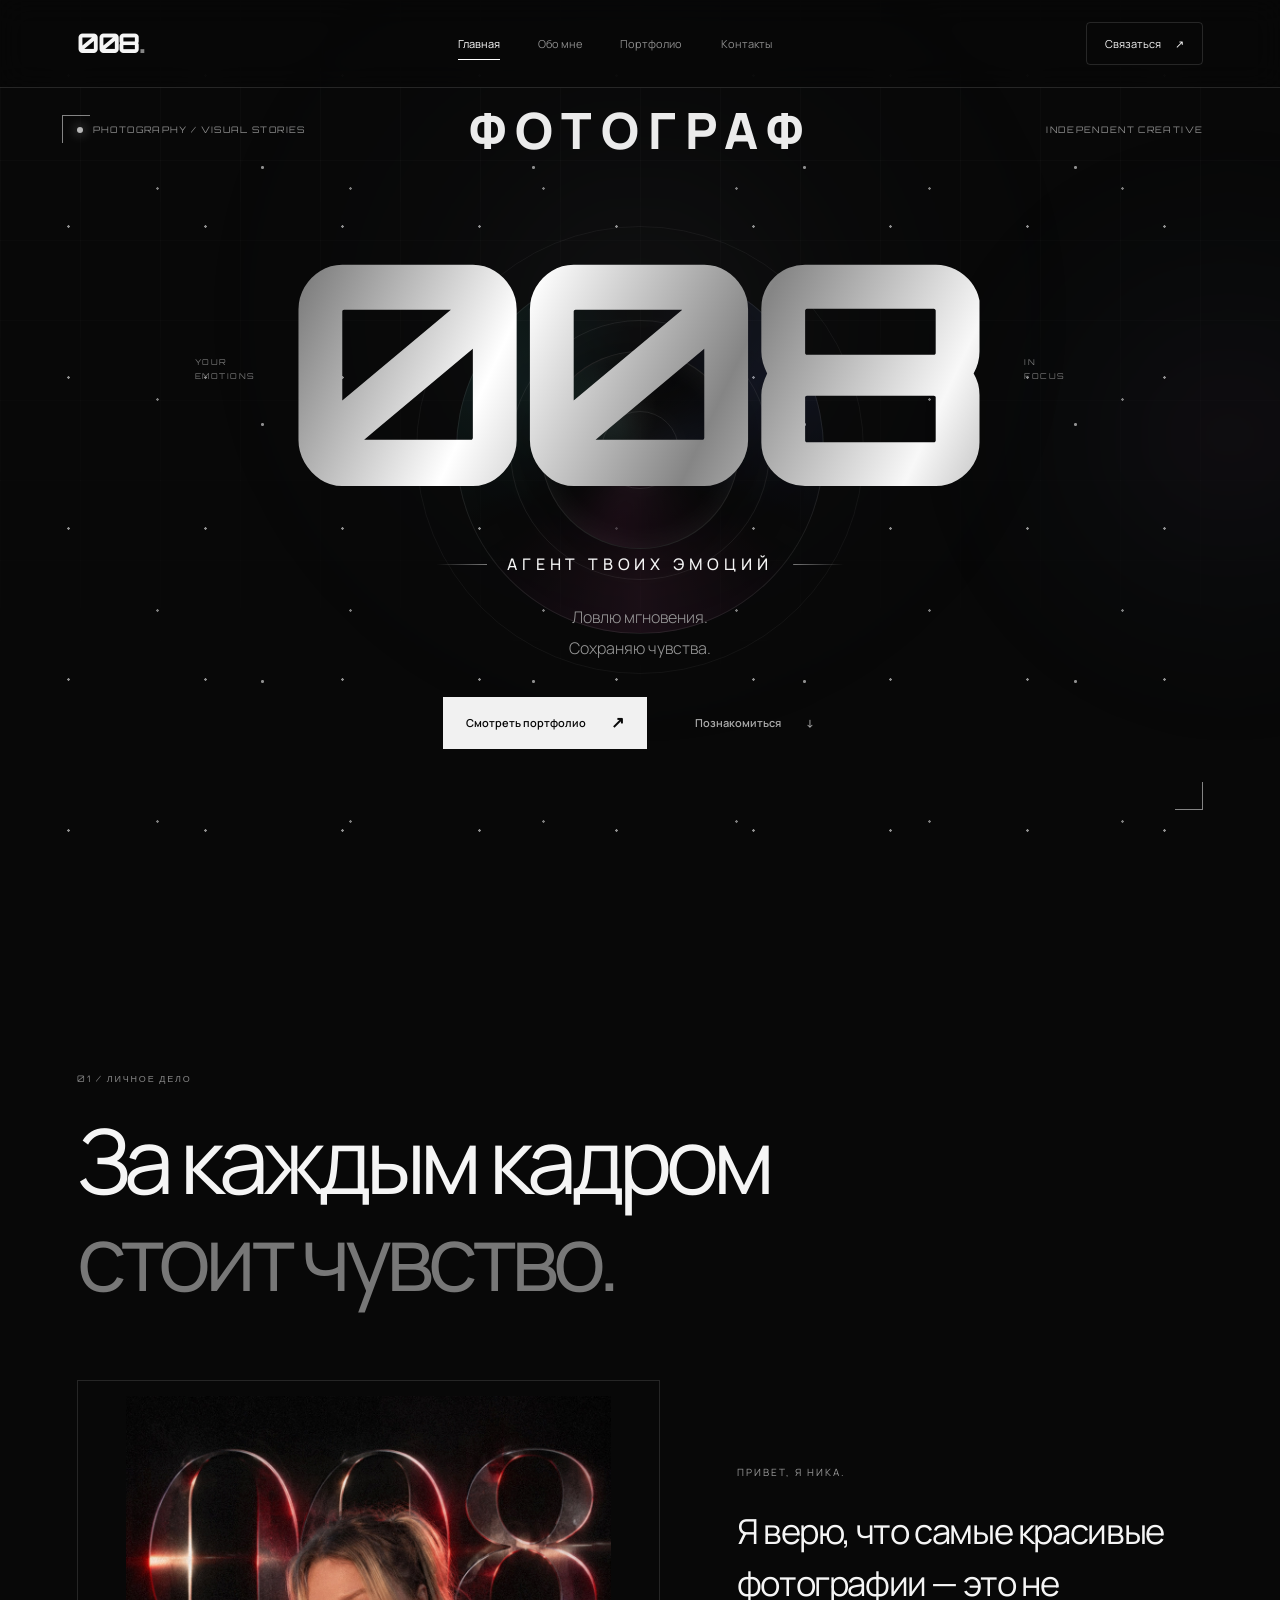
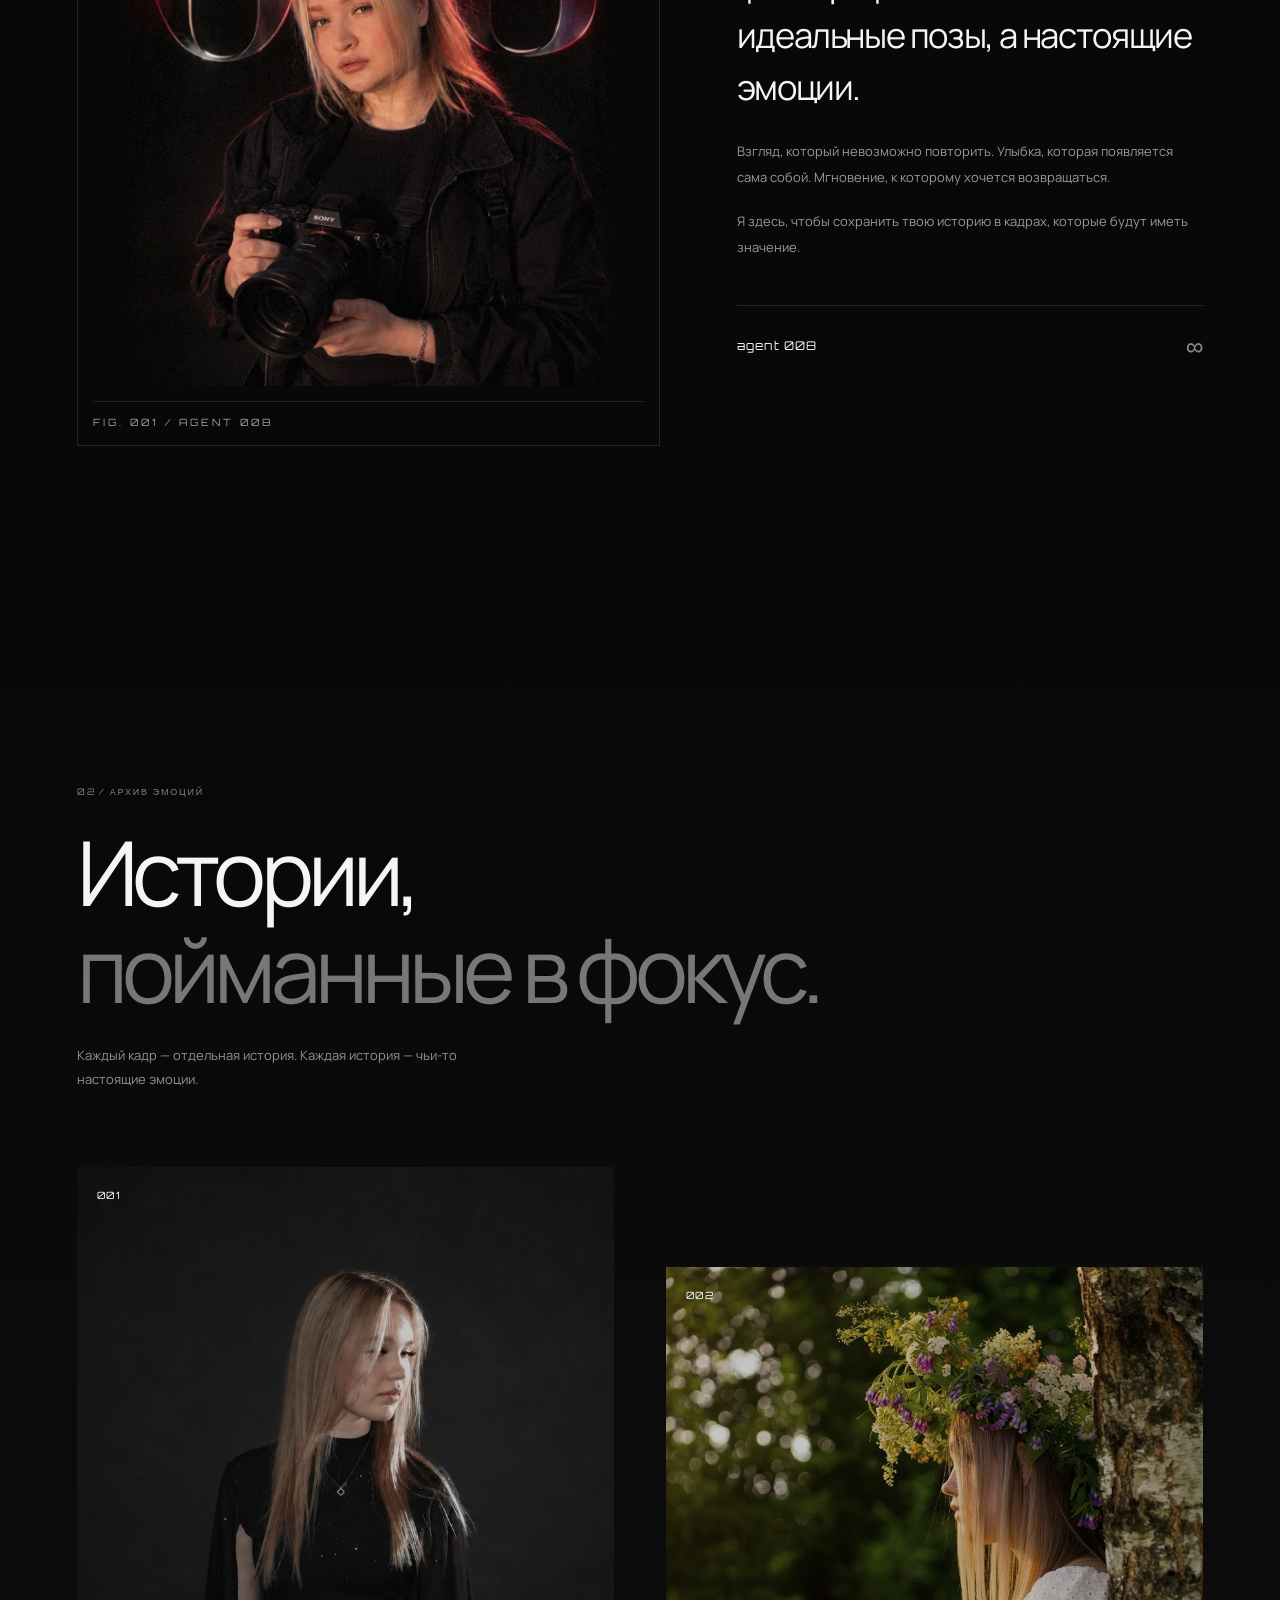
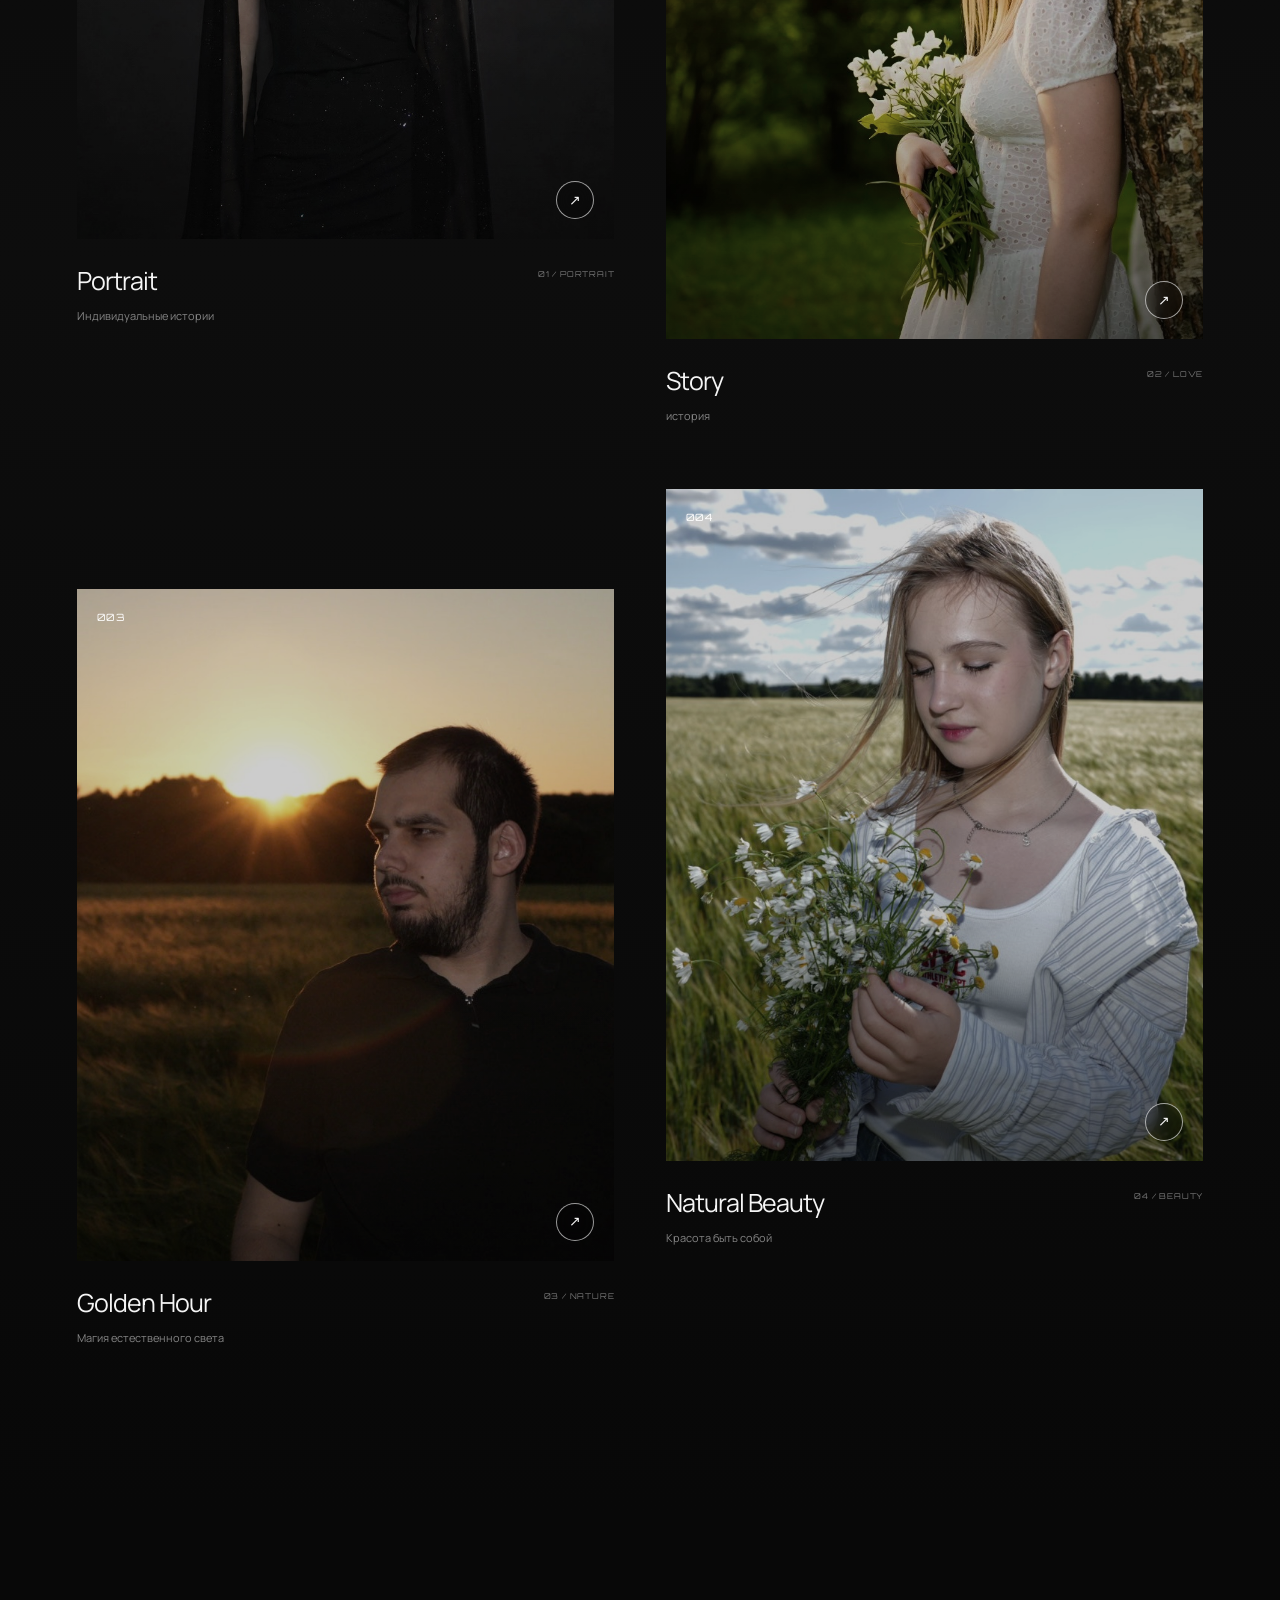
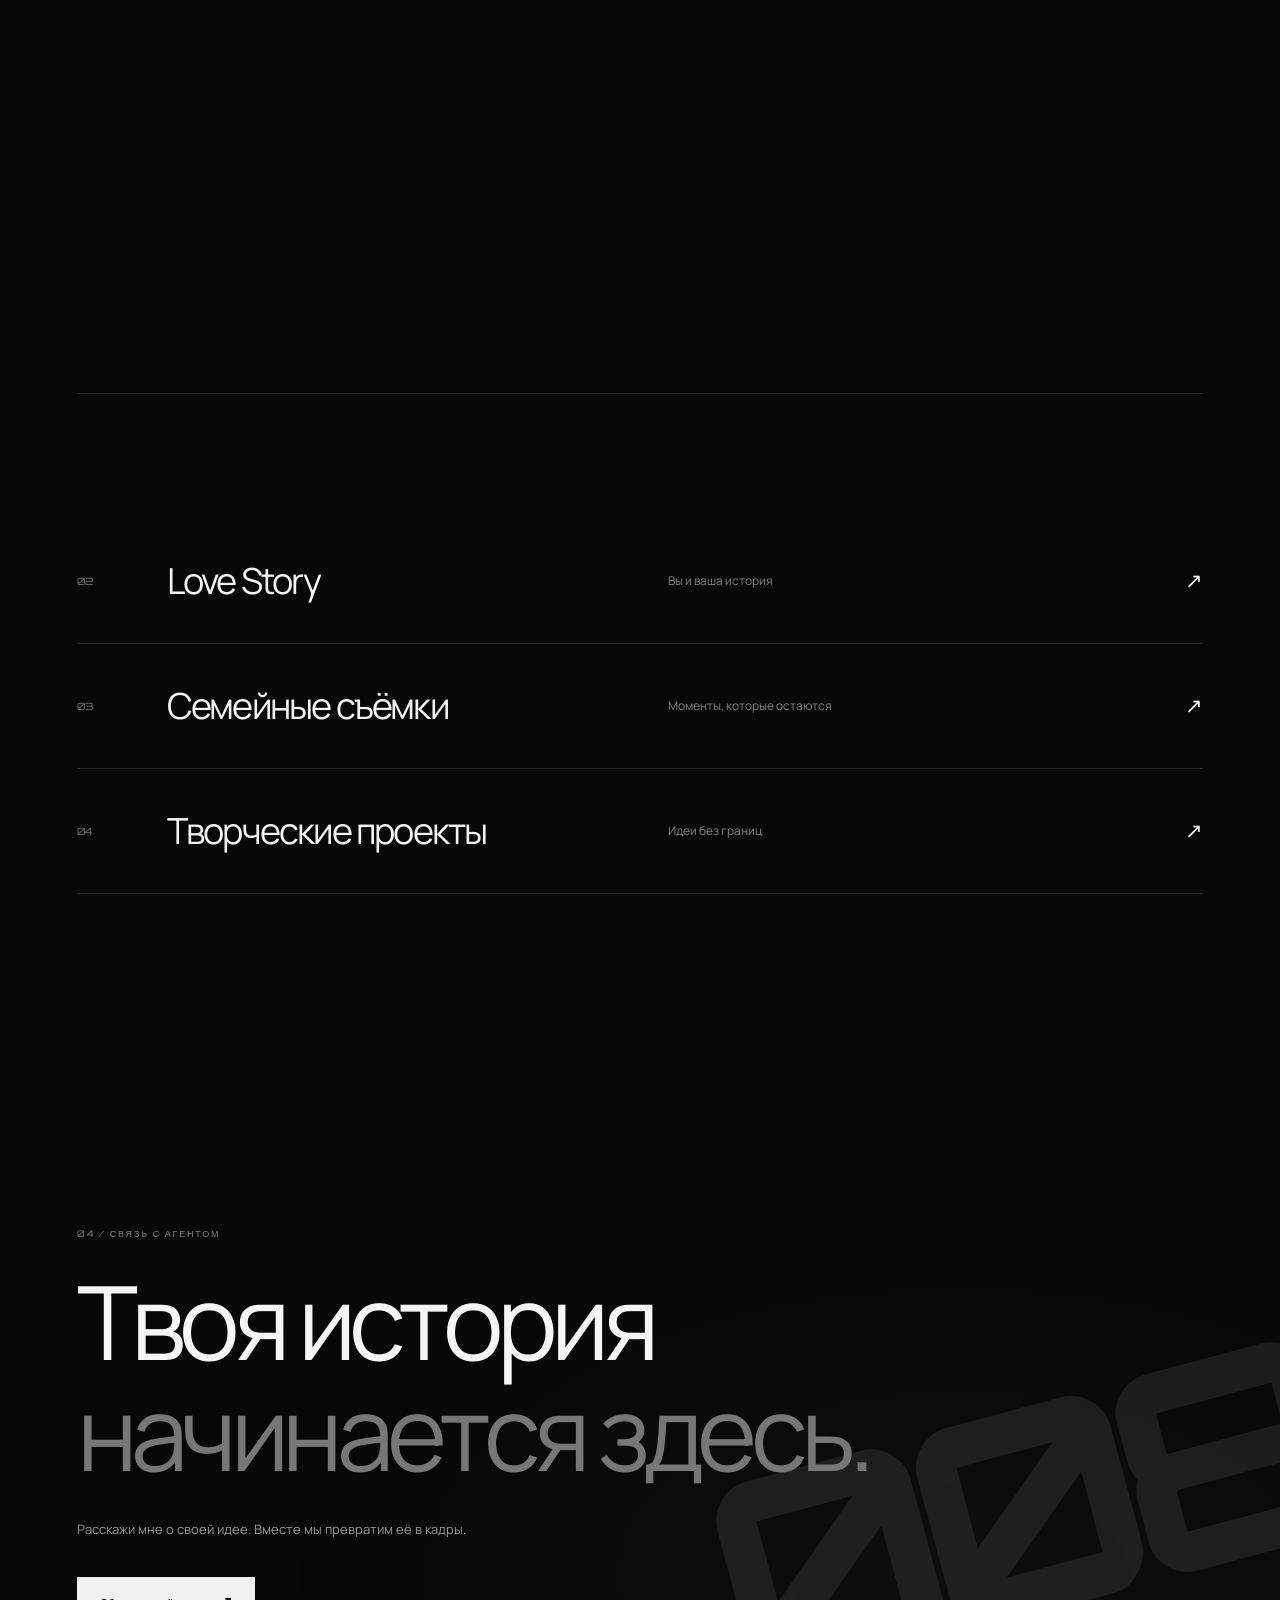
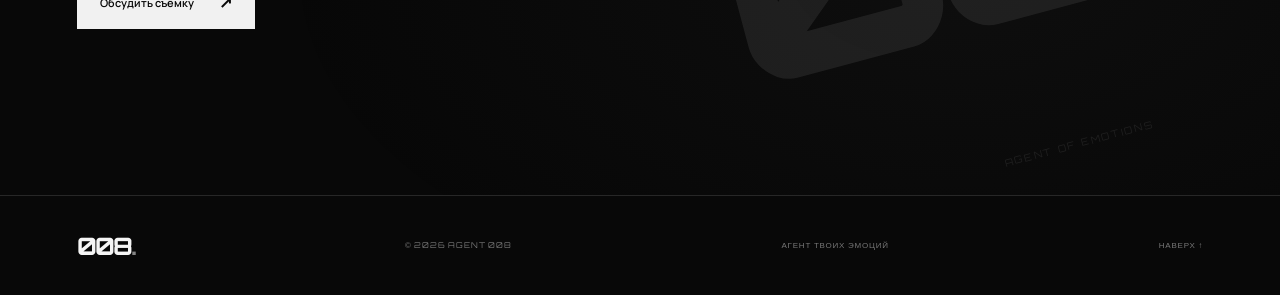
==== commit 9b0274c7: "Add files via upload" ====
--- a/index.html
+++ b/index.html
@@ -87,7 +87,7 @@
                 Обо мне
             </a>
 
-            <a href="#portfolio" class="navigation__link">
+            <a href="portfolio.html" class="navigation__link">
                 Портфолио
             </a>
 
@@ -428,7 +428,7 @@
                     <div class="photo-card__image">
 
                         <img
-                            src="https://images.unsplash.com/photo-1470252649378-9c29740c9fa8?auto=format&fit=crop&w=1000&q=85"
+                            src="images/12.png"
                             alt="Золотой свет на природе"
                             loading="lazy"
                         >
@@ -462,7 +462,7 @@
                     <div class="photo-card__image">
 
                         <img
-                            src="https://images.unsplash.com/photo-1531123897727-8f129e1688ce?auto=format&fit=crop&w=1200&q=85"
+                            src="images/3.png"
                             alt="Портрет девушки в естественном свете"
                             loading="lazy"
                         >
--- a/style.css
+++ b/style.css
@@ -2737,24 +2737,44 @@
 
 @media (max-width: 700px) {
 
-    /*
-       Шапка должна оставаться над контентом.
-       Её нельзя сдвигать отдельно от страницы.
-    */
-
+/* ========================================
+   MOBILE MENU — PUSH CONTENT DOWN
+   AGENT 008
+======================================== */
+
+@media (max-width: 700px) {
+
+    /* Шапка всегда остаётся на месте */
+    .header {
+        position: fixed;
+        top: 0;
+        left: 0;
+        width: 100%;
+        z-index: 1002;
+    }
+
+    /* Не двигаем весь сайт вместе с шапкой */
     #pageShell {
         position: relative;
         z-index: 2;
-
+        transform: none;
+    }
+
+    /* Плавно сдвигаем содержимое сайта вниз */
+    #pageShell main,
+    #pageShell .footer {
         transform: translateY(0);
-
-        transition:
-            transform 0.45s cubic-bezier(0.22, 1, 0.36, 1);
-    }
-
-    #pageShell.menu-open {
-        transform: translateY(260px);
-    }
+        transition: transform 0.45s cubic-bezier(0.22, 1, 0.36, 1);
+        will-change: transform;
+    }
+
+    /* Когда меню открыто, содержимое опускается */
+    #pageShell.menu-open main,
+    #pageShell.menu-open .footer {
+        transform: translateY(300px);
+    }
+
+}
 
     /*
        Меню размещается над страницей.
@@ -2844,3 +2864,16 @@
         letter-spacing: 0.14em;
     }
 }
+
+/* Плавная адаптация надписи «ФОТОГРАФ» */
+@media (min-width: 701px) and (max-width: 990px) {
+    .hero__profession {
+        top: 35px;
+        font-size: clamp(30px, 4.5vw, 44px);
+        letter-spacing: 0.12em;
+        transition:
+            top 0.5s ease,
+            font-size 0.5s ease,
+            letter-spacing 0.5s ease;
+    }
+}
